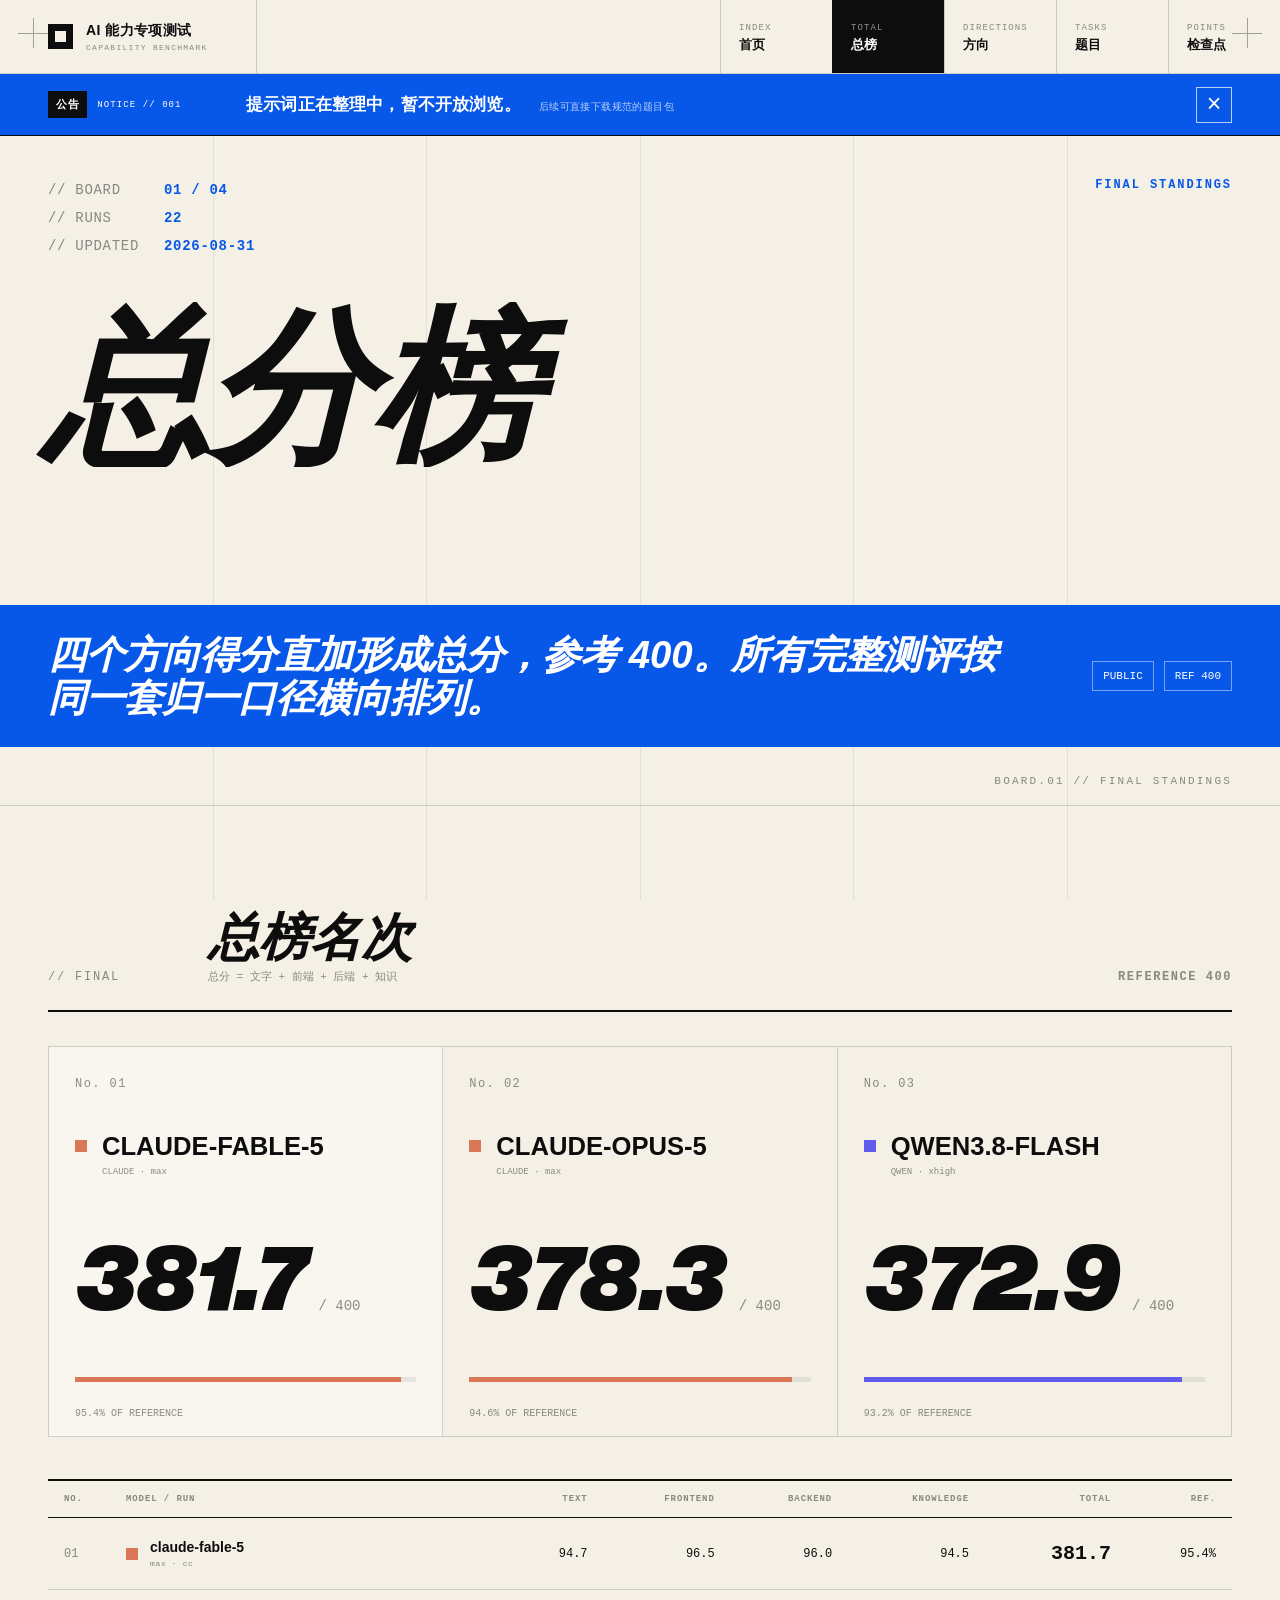
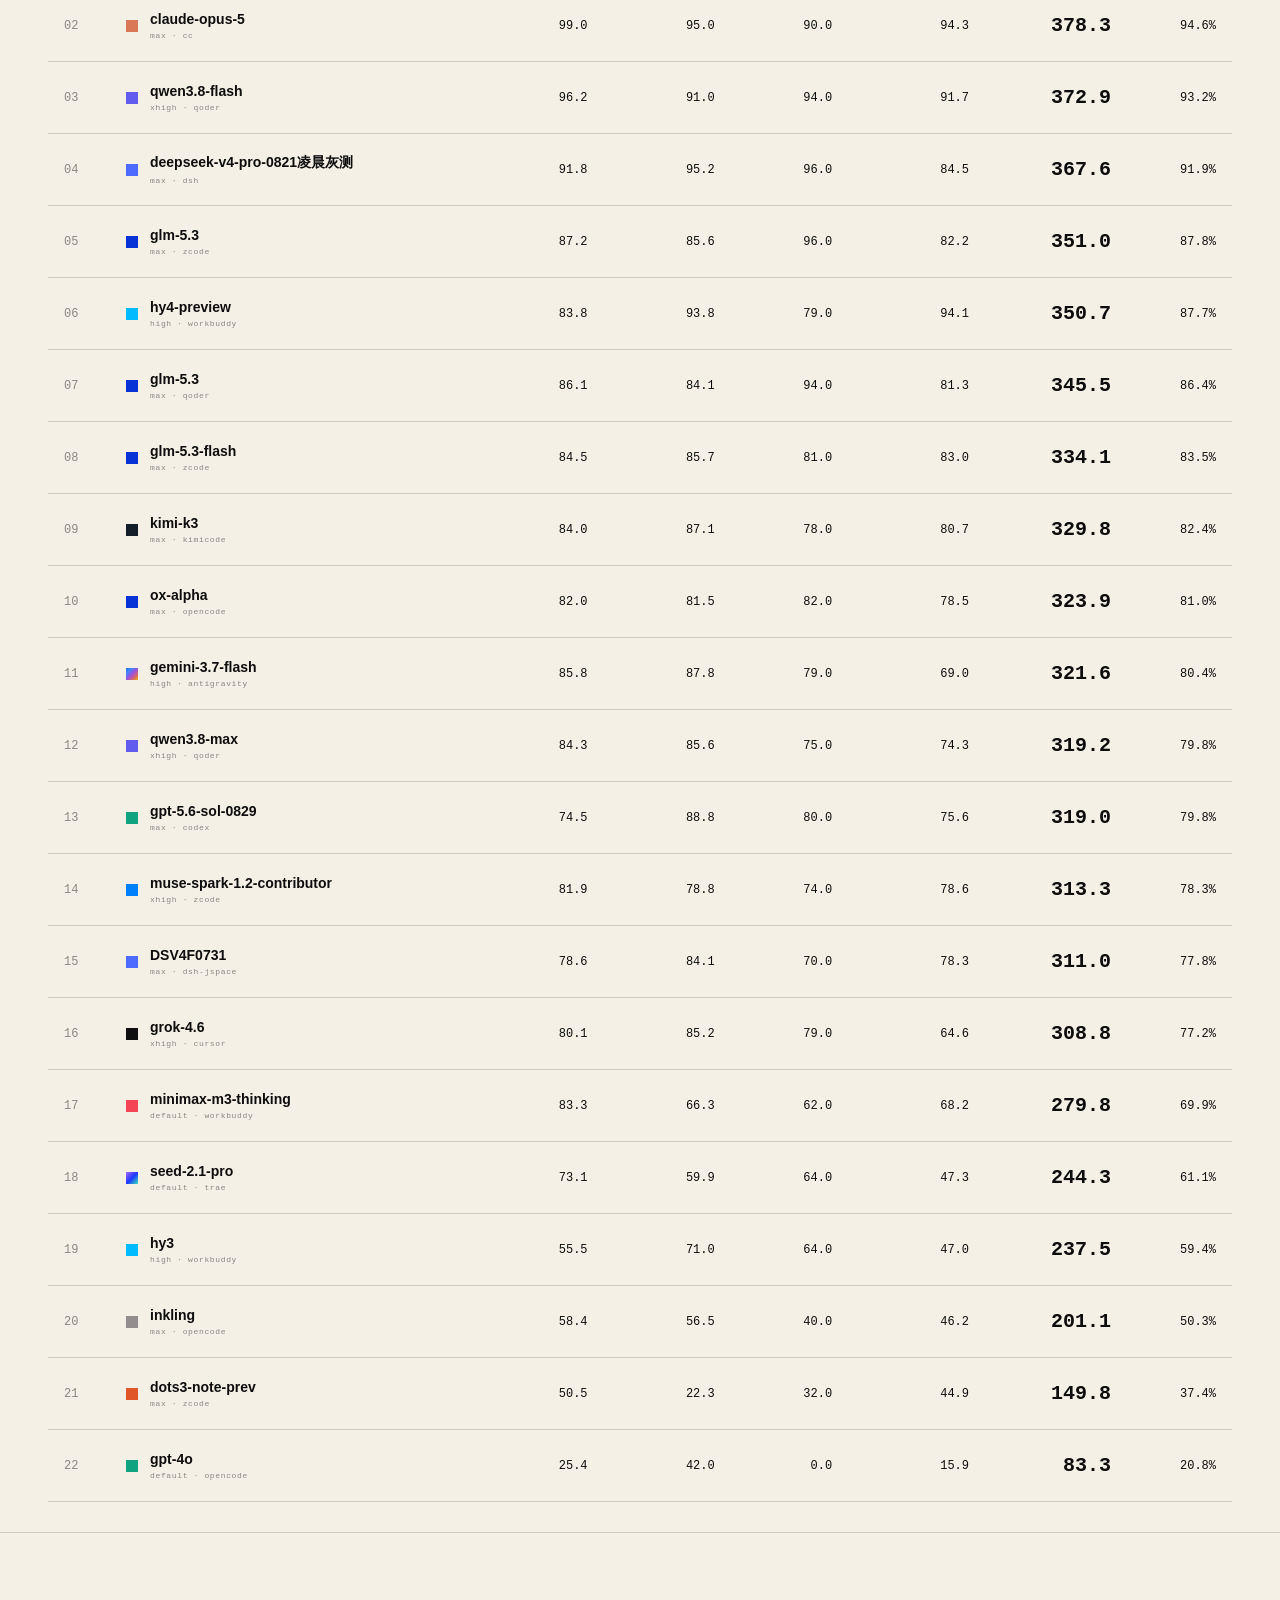
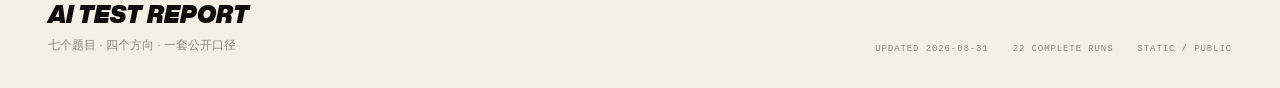
==== board-01.html @ 71f97441 "Add dismissible notice and retire task pages" ====
<!doctype html>
<html lang="zh-CN">
<head>
<meta charset="utf-8">
<meta name="viewport" content="width=device-width, initial-scale=1">
<meta name="theme-color" content="#F4F0E6">
<title>总分榜 · AI 能力专项测试</title>
<meta name="description" content="四个方向得分直加形成总分，参考 400。所有完整测评按同一套归一口径横向排列。">
<link rel="stylesheet" href="assets/style.css?v=20260831-4">
</head>
<body class="board-page">
<div class="blueprint-lines" aria-hidden="true"><i></i><i></i><i></i><i></i><i></i></div>
<span class="reg-cross cross-tl" aria-hidden="true"></span>
<span class="reg-cross cross-tr" aria-hidden="true"></span>
<header class="site-nav">
  <a class="nav-brand" href="index.html"><i></i><span>AI 能力专项测试<small>CAPABILITY BENCHMARK</small></span></a>
  <nav><a href="index.html"><span>INDEX</span><b>首页</b></a><a href="board-01.html" aria-current="page"><span>TOTAL</span><b>总榜</b></a><a href="board-04.html"><span>DIRECTIONS</span><b>方向</b></a><a href="board-02.html"><span>TASKS</span><b>题目</b></a><a href="board-03.html"><span>POINTS</span><b>检查点</b></a></nav>
</header>
<aside class="site-notice" data-notice="notice-001" aria-label="全站公告">
  <span class="notice-index"><b>公告</b>NOTICE // 001</span>
  <p><strong>提示词正在整理中，暂不开放浏览。</strong><span>后续可直接下载规范的题目包</span></p>
  <button class="notice-close" type="button" aria-label="关闭公告">×</button>
</aside>

<main>
  <section class="inner-hero board-hero">
    <div class="report-meta reveal"><div><span>// BOARD</span><b>01 / 04</b></div><div><span>// RUNS</span><b>22</b></div><div><span>// UPDATED</span><b>2026-08-31</b></div></div>
    <div class="inner-kicker">FINAL STANDINGS</div>
    <h1 class="inner-title reveal delay-1"><span>总分榜</span></h1>
    <div class="inner-band band-in"><strong>四个方向得分直加形成总分，参考 400。所有完整测评按同一套归一口径横向排列。</strong><div><span>PUBLIC</span><span>REF 400</span></div></div>
    <div class="inner-folio">BOARD.01 // FINAL STANDINGS</div>
  </section>

  <section class="report-section board-content-section">
    <div class="board-content" data-site="01"></div>
  </section>
</main>

<footer class="site-foot">
  <div><strong>AI TEST REPORT</strong><span>七个题目 · 四个方向 · 一套公开口径</span></div>
  <div class="foot-meta"><span>UPDATED 2026-08-31</span><span>22 COMPLETE RUNS</span><span>STATIC / PUBLIC</span></div>
</footer>
<script src="assets/app.js?v=20260831-4" defer></script>
</body>
</html>
---- assets/style.css ----
@font-face {
  font-family: "Helvetica Now Display";
  src: url("fonts/HelveticaNowDisplay-ExtBlkIta.ttf") format("truetype");
  font-weight: 900;
  font-style: italic;
  font-display: swap;
}

:root {
  --paper: #f4f0e6;
  --paper-2: #ebe6da;
  --ink: #0d0d0d;
  --muted: rgba(13, 13, 13, .46);
  --line: rgba(13, 13, 13, .16);
  --line-soft: rgba(13, 13, 13, .075);
  --accent: #0757e8;
  --sans: "Helvetica Neue", Helvetica, Arial, "Microsoft YaHei", "PingFang SC", sans-serif;
  --display: "Helvetica Now Display", "Arial Black", "Microsoft YaHei", sans-serif;
  --mono: "Cascadia Mono", Consolas, "Courier New", monospace;
  --ease-out: cubic-bezier(.16, 1, .3, 1);
  --ease-snap: cubic-bezier(.85, 0, .15, 1);
}

* { box-sizing: border-box; }
html { scroll-behavior: smooth; }
body {
  margin: 0;
  min-width: 320px;
  background: var(--paper);
  color: var(--ink);
  font-family: var(--sans);
  -webkit-font-smoothing: antialiased;
  text-rendering: optimizeLegibility;
}
a { color: inherit; text-decoration: none; }
button { color: inherit; font: inherit; }
::selection { background: var(--accent); color: #fff; }
:focus-visible { outline: 3px solid var(--accent); outline-offset: 3px; }

.blueprint-lines {
  position: fixed;
  inset: 0;
  z-index: -1;
  display: flex;
  justify-content: space-evenly;
  pointer-events: none;
}
.blueprint-lines i { width: 1px; height: 100%; background: var(--line-soft); }

.reg-cross {
  position: fixed;
  z-index: 20;
  width: 30px;
  height: 30px;
  pointer-events: none;
  opacity: .35;
}
.reg-cross::before,
.reg-cross::after { content: ""; position: absolute; background: var(--ink); }
.reg-cross::before { left: 50%; top: 0; width: 1px; height: 100%; }
.reg-cross::after { top: 50%; left: 0; height: 1px; width: 100%; }
.cross-tl { top: 18px; left: 18px; }
.cross-tr { top: 18px; right: 18px; }

/* navigation */
.site-nav {
  position: sticky;
  top: 0;
  z-index: 15;
  height: 74px;
  display: flex;
  align-items: stretch;
  justify-content: space-between;
  border-bottom: 1px solid var(--line);
  background: rgba(244, 240, 230, .96);
}
.nav-brand {
  display: flex;
  align-items: center;
  gap: 13px;
  padding: 0 48px;
  border-right: 1px solid var(--line);
  font-size: 14px;
  font-weight: 800;
  letter-spacing: .03em;
}
.nav-brand i {
  position: relative;
  width: 25px;
  height: 25px;
  flex: none;
  background: var(--ink);
}
.nav-brand i::after { content: ""; position: absolute; inset: 7px; background: var(--paper); }
.nav-brand span { display: flex; flex-direction: column; gap: 3px; }
.nav-brand small { font-family: var(--mono); font-size: 8px; font-weight: 400; letter-spacing: .16em; color: var(--muted); }
.site-nav nav { display: flex; margin-left: auto; }
.site-nav nav a {
  min-width: 112px;
  padding: 13px 18px 10px;
  display: flex;
  flex-direction: column;
  justify-content: center;
  gap: 3px;
  border-left: 1px solid var(--line);
  transition: background .2s ease, color .2s ease;
}
.site-nav nav a span { font-family: var(--mono); font-size: 9px; letter-spacing: .12em; color: var(--muted); }
.site-nav nav a b { font-size: 13px; }
.site-nav nav a:hover,
.site-nav nav a[aria-current="page"] { background: var(--ink); color: #fff; }
.site-nav nav a:hover span,
.site-nav nav a[aria-current="page"] span { color: rgba(255,255,255,.55); }

/* global notice */
.site-notice {
  position: relative;
  z-index: 10;
  min-height: 62px;
  display: grid;
  grid-template-columns: 170px minmax(0, 1fr) auto;
  align-items: center;
  gap: 28px;
  padding: 10px 48px;
  border-bottom: 1px solid var(--ink);
  background: var(--accent);
  color: #fff;
}
.notice-index {
  display: flex;
  align-items: center;
  gap: 10px;
  font-family: var(--mono);
  font-size: 9px;
  letter-spacing: .12em;
  white-space: nowrap;
}
.notice-index b {
  padding: 6px 8px;
  background: var(--ink);
  font-family: var(--sans);
  font-size: 11px;
  letter-spacing: .06em;
}
.site-notice p {
  min-width: 0;
  margin: 0;
  display: flex;
  align-items: baseline;
  gap: 18px;
}
.site-notice p strong { font-size: 17px; letter-spacing: .01em; }
.site-notice p span { font-family: var(--mono); font-size: 10px; letter-spacing: .04em; opacity: .72; }
.notice-close {
  width: 36px;
  height: 36px;
  padding: 0 0 3px;
  display: grid;
  place-items: center;
  border: 1px solid rgba(255,255,255,.72);
  background: transparent;
  color: #fff;
  font-family: var(--sans);
  font-size: 25px;
  font-weight: 300;
  line-height: 1;
  cursor: pointer;
  transition: background .2s ease, color .2s ease;
}
.notice-close:hover { background: #fff; color: var(--accent); }
.site-notice.is-leaving {
  pointer-events: none;
  animation: notice-out .62s var(--ease-snap) forwards;
}
@keyframes notice-out { to { clip-path: inset(0 100% 0 0); } }
/* motion grammar */
.reveal { clip-path: inset(0 0 100% 0); transform: translateY(26px); animation: reveal-in .9s var(--ease-out) forwards; }
.delay-1 { animation-delay: .12s; }
@keyframes reveal-in { to { clip-path: inset(-10% -2%); transform: translateY(0); } }
.band-in { clip-path: inset(0 100% 0 0); animation: band-in .85s var(--ease-snap) .24s forwards; }
@keyframes band-in { to { clip-path: inset(0); } }
.drop { opacity: 0; transform: translateY(22px); animation: drop-in .7s var(--ease-out) forwards; animation-delay: var(--delay, 0ms); }
@keyframes drop-in { to { opacity: 1; transform: none; } }

/* home hero */
.home-hero {
  position: relative;
  height: calc(100vh - 74px);
  min-height: 720px;
  max-height: 1020px;
  overflow: hidden;
  border-bottom: 1px solid var(--line);
}
.report-meta {
  position: absolute;
  top: 42px;
  left: 48px;
  z-index: 2;
  font-family: var(--mono);
  font-size: 14px;
  line-height: 2;
  letter-spacing: .05em;
}
.report-meta div { display: grid; grid-template-columns: 116px auto; }
.report-meta span { color: var(--muted); }
.report-meta b { color: var(--accent); }
.subject-lock {
  position: absolute;
  top: 42px;
  right: 48px;
  width: 250px;
  height: 148px;
  padding: 0 14px;
  display: grid;
  grid-template-columns: 22px 1fr 22px;
  align-items: center;
  border-top: 3px solid var(--accent);
  border-bottom: 3px solid var(--accent);
  color: var(--accent);
  text-align: center;
  font-family: var(--mono);
  font-size: 15px;
  line-height: 1.6;
  letter-spacing: .12em;
}
.subject-lock i { width: 20px; height: 20px; border-top: 2px solid; border-left: 2px solid; }
.subject-lock i:last-child { transform: rotate(180deg); }
.hero-title {
  position: absolute;
  left: 40px;
  right: 40px;
  top: auto;
  bottom: 276px;
  margin: 0;
  font-family: var(--display);
  font-style: italic;
  font-weight: 900;
  line-height: .78;
  letter-spacing: -.055em;
}
.hero-title span { display: block; font-size: clamp(138px, 17vw, 292px); white-space: nowrap; }
.hero-title span + span { margin-top: .08em; font-size: clamp(86px, 11.4vw, 194px); }
.hero-band {
  position: absolute;
  left: 0;
  right: 0;
  bottom: 58px;
  min-height: 182px;
  padding: 32px 48px;
  display: flex;
  align-items: center;
  justify-content: space-between;
  gap: 30px;
  background: var(--accent);
  color: #fff;
}
.hero-band strong { display: block; font-size: clamp(42px, 5vw, 78px); font-weight: 900; font-style: italic; line-height: 1; }
.hero-band strong span { color: var(--ink); }
.hero-band p { margin: 17px 0 0; font-family: var(--mono); font-size: 14px; letter-spacing: .1em; }
.hero-band a { padding: 18px 22px; border: 1px solid rgba(255,255,255,.65); font-family: var(--mono); font-size: 13px; font-weight: 700; letter-spacing: .08em; white-space: nowrap; transition: background .2s, color .2s; }
.hero-band a:hover { background: #fff; color: var(--accent); }
.hero-folio,
.inner-folio { position: absolute; right: 48px; bottom: 18px; font-family: var(--mono); font-size: 11px; letter-spacing: .2em; color: var(--muted); }

/* shared report sections */
.report-section { width: min(1480px, calc(100% - 96px)); margin: 0 auto; padding: 96px 0 30px; }
.section-head {
  min-height: 118px;
  margin-bottom: 28px;
  padding-bottom: 24px;
  display: flex;
  align-items: flex-end;
  justify-content: space-between;
  gap: 30px;
  border-bottom: 2px solid var(--ink);
}
.section-head span,
.content-head > span { font-family: var(--mono); font-size: 12px; letter-spacing: .15em; color: var(--muted); }
.section-head h2 { margin: 8px 0 0; font-size: clamp(42px, 5vw, 78px); font-weight: 900; font-style: italic; line-height: .9; letter-spacing: -.035em; }
.section-head p { margin: 0; font-family: var(--mono); font-size: 12px; line-height: 1.7; text-align: right; color: var(--muted); }
.section-link {
  margin-left: auto;
  width: max-content;
  padding: 14px 0;
  display: block;
  font-family: var(--mono);
  font-size: 12px;
  font-weight: 700;
  letter-spacing: .12em;
  border-bottom: 2px solid var(--accent);
}

/* home total preview */
.top-preview { border-top: 1px solid var(--line); }
.preview-row {
  position: relative;
  min-height: 116px;
  display: grid;
  grid-template-columns: 100px minmax(240px, 1fr) minmax(220px, .7fr) 100px;
  align-items: center;
  gap: 26px;
  border-bottom: 1px solid var(--line);
  overflow: hidden;
  transition: padding .25s var(--ease-out), background .25s ease;
}
.preview-row:hover { padding-left: 14px; background: rgba(255,255,255,.34); }
.preview-rank { font-family: var(--mono); font-size: 14px; letter-spacing: .08em; color: var(--muted); }
.preview-model { display: grid; grid-template-columns: 15px 1fr; gap: 14px; align-items: center; }
.preview-model b { font-size: clamp(24px, 2.3vw, 38px); line-height: 1; text-transform: uppercase; }
.preview-model small { grid-column: 2; margin-top: -8px; font-family: var(--mono); font-size: 10px; letter-spacing: .12em; color: var(--muted); }
.vendor-mark { width: 12px; height: 12px; display: inline-block; flex: none; background: var(--vendor-bg); }
.preview-score { font-family: var(--display); font-style: italic; font-size: clamp(54px, 6vw, 94px); font-weight: 900; line-height: .8; }
.preview-score small { margin-left: 10px; font-family: var(--mono); font-size: 14px; font-style: normal; font-weight: 400; color: var(--muted); }
.preview-pct { font-family: var(--mono); font-size: 21px; font-weight: 700; text-align: right; }
.score-rule { position: absolute; left: 0; right: 0; bottom: 0; height: 3px; background: transparent; }
.score-rule i { display: block; height: 100%; width: calc(var(--w) * 100%); background: var(--vendor-bg); transform: scaleX(0); transform-origin: left; transition: transform 1s var(--ease-out); }
.is-ready .score-rule i { transform: scaleX(1); }

/* direction preview */
.direction-grid { display: grid; grid-template-columns: repeat(4, 1fr); border-top: 1px solid var(--line); border-left: 1px solid var(--line); }
.direction-card {
  position: relative;
  min-height: 410px;
  padding: 26px;
  display: flex;
  flex-direction: column;
  border-right: 1px solid var(--line);
  border-bottom: 1px solid var(--line);
  overflow: hidden;
  transition: background .25s ease, color .25s ease;
}
.direction-card:hover { background: var(--ink); color: #fff; }
.direction-index { font-family: var(--mono); font-size: 11px; letter-spacing: .15em; color: var(--muted); }
.direction-card:hover .direction-index { color: rgba(255,255,255,.45); }
.direction-card h3 { margin: 54px 0 0; font-size: 33px; font-weight: 900; font-style: italic; }
.direction-card em { margin-top: 6px; font-family: var(--mono); font-size: 11px; font-style: normal; letter-spacing: .14em; color: var(--muted); }
.direction-leader { margin-top: auto; display: flex; align-items: center; gap: 12px; }
.direction-leader span { display: flex; flex-direction: column; gap: 3px; min-width: 0; }
.direction-leader small { font-family: var(--mono); font-size: 8px; color: var(--muted); }
.direction-leader b { overflow: hidden; font-size: 13px; text-overflow: ellipsis; white-space: nowrap; }
.direction-card > strong { margin-top: 14px; font-family: var(--display); font-style: italic; font-size: clamp(64px, 6vw, 92px); line-height: .8; }
.direction-arrow { position: absolute; top: 22px; right: 24px; font-size: 24px; color: var(--vendor); }

.method-band {
  margin-top: 100px;
  padding: 50px 48px;
  display: grid;
  grid-template-columns: 1.5fr 1fr;
  gap: 60px;
  background: var(--ink);
  color: #fff;
}
.method-band span { display: block; margin-bottom: 14px; font-family: var(--mono); font-size: 11px; letter-spacing: .14em; color: rgba(255,255,255,.45); }
.method-band strong { font-size: clamp(28px, 3vw, 48px); font-style: italic; line-height: 1.12; }
.method-band p { margin: 0; align-self: end; font-family: var(--mono); font-size: 12px; line-height: 1.9; color: rgba(255,255,255,.62); }

/* inner-page hero */
.inner-hero {
  position: relative;
  height: 670px;
  overflow: hidden;
  border-bottom: 1px solid var(--line);
}
.inner-hero .report-meta { top: 40px; }
.inner-kicker { position: absolute; top: 42px; right: 48px; font-family: var(--mono); font-size: 12px; font-weight: 700; letter-spacing: .16em; color: var(--accent); }
.inner-title {
  position: absolute;
  left: 42px;
  right: 42px;
  top: 180px;
  margin: 0;
  font-family: var(--display);
  font-style: italic;
  line-height: .82;
  letter-spacing: -.05em;
}
.inner-title span { display: block; font-size: clamp(100px, 13vw, 220px); white-space: nowrap; }
.inner-title span + span { font-size: clamp(72px, 9.5vw, 158px); }
.inner-band {
  position: absolute;
  left: 0;
  right: 0;
  bottom: 58px;
  min-height: 132px;
  padding: 28px 48px;
  display: flex;
  align-items: center;
  justify-content: space-between;
  gap: 40px;
  background: var(--accent);
  color: #fff;
}
.inner-band strong { max-width: 980px; font-size: clamp(25px, 3vw, 46px); font-style: italic; line-height: 1.12; }
.inner-band > div { display: flex; gap: 10px; }
.inner-band span { padding: 8px 10px; border: 1px solid rgba(255,255,255,.45); font-family: var(--mono); font-size: 11px; }

/* board content */
.board-content-section { padding-top: 74px; }
.content-head {
  min-height: 132px;
  margin-bottom: 34px;
  padding-bottom: 26px;
  display: grid;
  grid-template-columns: 130px minmax(320px, 1fr) auto;
  align-items: end;
  gap: 30px;
  border-bottom: 2px solid var(--ink);
}
.content-head h2 { margin: 0 0 8px; font-size: clamp(38px, 4vw, 64px); font-style: italic; line-height: .9; }
.content-head p { margin: 0; font-family: var(--mono); font-size: 11px; color: var(--muted); }
.content-head > b { font-family: var(--mono); font-size: 12px; letter-spacing: .13em; color: var(--muted); }

.podium-grid { display: grid; grid-template-columns: repeat(3, 1fr); border-top: 1px solid var(--line); border-left: 1px solid var(--line); }
.podium-card { min-height: 390px; padding: 26px; position: relative; border-right: 1px solid var(--line); border-bottom: 1px solid var(--line); overflow: hidden; }
.podium-card > span { font-family: var(--mono); font-size: 12px; letter-spacing: .12em; color: var(--muted); }
.podium-card > div { height: 82px; margin-top: 42px; display: grid; grid-template-columns: 14px 1fr; align-content: start; align-items: center; gap: 13px; overflow: hidden; }
.podium-card > div b { font-size: clamp(18px, 2vw, 30px); line-height: 1.04; overflow-wrap: anywhere; text-transform: uppercase; }
.podium-card > div small { grid-column: 2; margin-top: -6px; font-family: var(--mono); font-size: 9px; color: var(--muted); }
.podium-card > strong { display: inline-block; margin-top: 28px; font-family: var(--display); font-style: italic; font-size: clamp(72px, 7vw, 112px); line-height: .75; white-space: nowrap; }
.podium-card > em { margin-left: 8px; font-family: var(--mono); font-size: 14px; font-style: normal; color: var(--muted); }
.podium-card > i { position: absolute; left: 26px; right: 26px; bottom: 54px; height: 5px; background: var(--line-soft); }
.podium-card > i i { display: block; width: calc(var(--w) * 100%); height: 100%; background: var(--vendor-bg); transform: scaleX(0); transform-origin: left; transition: transform 1s var(--ease-out); }
.is-ready .podium-card > i i { transform: scaleX(1); }
.podium-card > p { position: absolute; left: 26px; bottom: 17px; margin: 0; font-family: var(--mono); font-size: 10px; color: var(--muted); }
.rank-1 { background: rgba(255,255,255,.38); }

.table-shell { margin-top: 42px; width: 100%; overflow-x: auto; border-top: 2px solid var(--ink); }
.report-table { width: 100%; min-width: 980px; border-collapse: collapse; font-family: var(--mono); }
.report-table th { padding: 13px 16px; border-bottom: 1px solid var(--ink); font-size: 9px; letter-spacing: .1em; color: var(--muted); text-align: right; vertical-align: bottom; }
.report-table th:first-child,
.report-table th:nth-child(2) { text-align: left; }
.report-table th small { display: block; margin-top: 5px; max-width: 100px; font-family: var(--sans); font-weight: 400; letter-spacing: 0; }
.report-table td { height: 72px; padding: 11px 16px; border-bottom: 1px solid var(--line); text-align: right; font-size: 12px; }
.report-table td:first-child,
.report-table td:nth-child(2) { text-align: left; }
.report-table tbody tr { transition: background .2s ease; }
.report-table tbody tr:hover { background: rgba(255,255,255,.42); }
.rank-cell { width: 62px; color: var(--muted); }
.total-cell { font-size: 20px !important; font-weight: 800; }
.model-cell { display: flex; align-items: center; gap: 12px; min-width: 190px; font-family: var(--sans); }
.model-cell > span { min-width: 0; display: flex; flex-direction: column; gap: 4px; text-align: left; }
.model-cell b { overflow: hidden; max-width: 320px; font-size: 14px; text-overflow: ellipsis; white-space: nowrap; }
.model-cell small { font-family: var(--mono); font-size: 8px; letter-spacing: .08em; color: var(--muted); }

/* tabs + per-task board */
.report-tabs { display: grid; grid-template-columns: repeat(7, 1fr); border-top: 1px solid var(--line); border-left: 1px solid var(--line); }
.report-tabs button,
.direction-tabs button { border: 0; border-right: 1px solid var(--line); border-bottom: 1px solid var(--line); background: transparent; cursor: pointer; }
.report-tabs button { min-height: 94px; padding: 16px 12px; display: flex; flex-direction: column; align-items: flex-start; justify-content: space-between; text-align: left; }
.report-tabs button span { font-family: var(--mono); font-size: 10px; color: var(--muted); }
.report-tabs button b { font-size: 13px; }
.report-tabs button:hover,
.report-tabs button.on,
.direction-tabs button:hover,
.direction-tabs button.on { background: var(--ink); color: #fff; }
.report-tabs button.on span,
.direction-tabs button.on span,
.direction-tabs button.on small { color: rgba(255,255,255,.5); }
.tab-pane { min-height: 500px; }
.task-board-head,
.direction-board-head { margin-top: 42px; padding: 28px 0; display: flex; align-items: flex-end; justify-content: space-between; gap: 30px; border-top: 2px solid var(--ink); border-bottom: 1px solid var(--line); }
.task-board-head span,
.direction-board-head > div > span,
.checkpoint-task-head span { font-family: var(--mono); font-size: 10px; letter-spacing: .14em; color: var(--muted); }
.task-board-head h3,
.direction-board-head h3 { margin: 8px 0 0; font-size: clamp(30px, 3vw, 50px); font-style: italic; }
.task-board-head p,
.direction-board-head p { margin: 6px 0 0; font-family: var(--mono); font-size: 11px; color: var(--muted); }
.task-board-head > div:last-child { text-align: right; }
.task-board-head > div:last-child b { display: block; font-family: var(--display); font-size: 66px; font-style: italic; line-height: .7; }
.task-board-head > div:last-child span { display: block; margin-top: 16px; }
.task-table th:nth-child(n+3),
.task-table td:nth-child(n+3) { text-align: right; }

/* checkpoint board */
.checkpoint-task-head { margin-top: 44px; padding: 26px 0; border-top: 2px solid var(--ink); }
.checkpoint-task-head h3 { margin: 8px 0 0; font-size: clamp(30px, 3vw, 50px); font-style: italic; }
.checkpoint-grid { display: grid; grid-template-columns: repeat(2, 1fr); border-top: 1px solid var(--line); border-left: 1px solid var(--line); }
.checkpoint-card { min-height: 330px; padding: 24px; border-right: 1px solid var(--line); border-bottom: 1px solid var(--line); }
.checkpoint-card header { display: grid; grid-template-columns: 62px 1fr auto; align-items: center; gap: 12px; padding-bottom: 18px; border-bottom: 1px solid var(--ink); }
.checkpoint-card header span { font-family: var(--display); font-size: 36px; font-style: italic; color: var(--accent); }
.checkpoint-card header h3 { margin: 0; font-size: 20px; }
.checkpoint-card header b { font-family: var(--mono); font-size: 9px; color: var(--muted); }
.checkpoint-card ol { margin: 18px 0 0; padding: 0; list-style: none; }
.checkpoint-card li { min-height: 66px; display: grid; grid-template-columns: 34px 1fr 64px; align-items: center; gap: 12px; border-bottom: 1px solid var(--line-soft); }
.checkpoint-card li > span { font-family: var(--mono); color: var(--muted); }
.checkpoint-card li > div { display: flex; flex-direction: column; gap: 4px; }
.checkpoint-card li > div b { display: flex; align-items: center; gap: 8px; font-size: 12px; font-weight: 700; }
.checkpoint-card li strong { font-family: var(--mono); font-size: 18px; text-align: right; }

/* direction board */
.direction-tabs { display: grid; grid-template-columns: repeat(4, 1fr); border-top: 1px solid var(--line); border-left: 1px solid var(--line); }
.direction-tabs button { min-height: 126px; padding: 20px; display: grid; grid-template-columns: 34px 1fr; grid-template-rows: 1fr auto; align-items: start; text-align: left; }
.direction-tabs button span { font-family: var(--mono); font-size: 10px; color: var(--muted); }
.direction-tabs button b { font-size: 20px; }
.direction-tabs button small { grid-column: 2; font-family: var(--mono); font-size: 9px; color: var(--muted); }
.weight-map { display: flex; flex-wrap: wrap; justify-content: flex-end; gap: 8px; }
.weight-map span { padding: 7px 9px; border: 1px solid var(--line); font-family: var(--mono); font-size: 9px; color: var(--muted); }
.weight-map b { margin-right: 10px; color: var(--ink); }
.direction-ranking { border-top: 1px solid var(--line); }
.result-rank { font-family: var(--mono); color: var(--muted); }
.direction-row { position: relative; min-height: 94px; display: grid; grid-template-columns: 60px minmax(250px, 1fr) 120px 90px; align-items: center; gap: 22px; border-bottom: 1px solid var(--line); overflow: hidden; }
.direction-row > strong { font-family: var(--display); font-style: italic; font-size: 50px; text-align: right; }
.direction-row > span:nth-of-type(2) { font-family: var(--mono); font-size: 13px; text-align: right; color: var(--muted); }
.direction-row > i { position: absolute; left: 0; bottom: 0; width: 100%; height: 3px; }
.direction-row > i i { display: block; width: calc(var(--w) * 100%); height: 100%; background: var(--vendor-bg); transform: scaleX(0); transform-origin: left; transition: transform 1s var(--ease-out); }
.is-ready .direction-row > i i,
.tab-pane.is-ready .direction-row > i i { transform: scaleX(1); }

/* footer */
.site-foot {
  min-height: 156px;
  padding: 34px 48px;
  display: flex;
  justify-content: space-between;
  align-items: flex-end;
  gap: 40px;
  border-top: 1px solid var(--line);
}
.site-foot > div:first-child { display: flex; flex-direction: column; gap: 8px; }
.site-foot strong { font-family: var(--display); font-style: italic; font-size: 24px; }
.site-foot > div:first-child span { font-size: 12px; color: var(--muted); }
.foot-meta { display: flex; gap: 24px; font-family: var(--mono); font-size: 9px; letter-spacing: .1em; color: var(--muted); }

@media (max-width: 1100px) {
  .nav-brand { padding: 0 24px; }
  .site-nav nav a { min-width: 92px; padding-inline: 12px; }
  .site-notice { grid-template-columns: 150px minmax(0, 1fr) auto; padding-inline: 24px; gap: 18px; }
  .site-notice p span { display: none; }
  .direction-grid { grid-template-columns: repeat(2, 1fr); }
  .podium-grid { grid-template-columns: 1fr; }
  .podium-card { min-height: 280px; }
  .podium-card > div { margin-top: 30px; }
  .podium-card > strong { margin-top: 36px; }
}

@media (max-width: 760px) {
  .reg-cross { display: none; }
  .site-nav { height: auto; min-height: 62px; flex-wrap: wrap; }
  .nav-brand { width: 100%; height: 58px; padding: 0 14px; border-right: 0; border-bottom: 1px solid var(--line); }
  .site-nav nav { width: 100%; overflow-x: auto; }
  .site-nav nav { scrollbar-width: none; }
  .site-nav nav::-webkit-scrollbar { display: none; }
  .site-nav nav a { min-width: 64px; flex: 1 0 64px; padding: 9px 4px; }
  .site-nav nav a span { font-size: 6px; }
  .site-nav nav a b { font-size: 11px; }
  .site-notice {
    min-height: 92px;
    grid-template-columns: minmax(0, 1fr) 34px;
    gap: 8px 14px;
    padding: 12px 14px;
  }
  .notice-index { grid-column: 1; font-size: 8px; }
  .notice-index b { padding: 4px 7px; font-size: 10px; }
  .site-notice p { display: block; }
  .site-notice p strong { font-size: 15px; }
  .site-notice p span { display: none; }
  .notice-close { grid-column: 2; grid-row: 1 / span 2; width: 34px; height: 34px; align-self: center; }
  .home-hero { height: 690px; min-height: 690px; }
  .report-meta { top: 28px; left: 14px; font-size: 9px; }
  .report-meta div { grid-template-columns: 72px auto; }
  .report-meta div:nth-child(3) { display: none; }
  .subject-lock { display: none; }
  .hero-title { top: 190px; bottom: auto; left: 12px; right: 12px; }
  .hero-title span { font-size: clamp(100px, 36vw, 160px); }
  .hero-title span + span { font-size: clamp(52px, 19vw, 86px); line-height: .9; white-space: normal; }
  .hero-band { bottom: 44px; min-height: 178px; padding: 24px 15px; flex-direction: column; align-items: flex-start; }
  .hero-band strong { font-size: 38px; }
  .hero-band p { font-size: 10px; }
  .hero-band a { align-self: flex-end; padding: 10px; font-size: 10px; }
  .hero-folio,
  .inner-folio { right: 14px; bottom: 14px; font-size: 8px; }
  .report-section { width: calc(100% - 28px); padding-top: 62px; }
  .section-head { min-height: 90px; align-items: flex-start; flex-direction: column; gap: 12px; }
  .section-head h2 { font-size: 43px; }
  .section-head p { text-align: left; }
  .preview-row { min-height: 126px; grid-template-columns: 54px 1fr 88px; gap: 12px; }
  .preview-model b { font-size: 17px; }
  .preview-model small { font-size: 7px; }
  .preview-score { font-size: 36px; text-align: right; }
  .preview-score small { display: none; }
  .preview-pct { display: none; }
  .direction-grid { grid-template-columns: 1fr; }
  .direction-card { min-height: 300px; }
  .method-band { margin-top: 70px; padding: 36px 16px; grid-template-columns: 1fr; gap: 28px; }
  .inner-hero { height: 570px; }
  .inner-kicker { top: 118px; left: 14px; right: auto; font-size: 9px; }
  .inner-title { top: 170px; left: 12px; right: 12px; }
  .inner-title span,
  .inner-title span + span { font-size: clamp(58px, 20vw, 96px); white-space: normal; }
  .inner-band { bottom: 42px; min-height: 140px; padding: 20px 14px; flex-direction: column; align-items: flex-start; gap: 18px; }
  .inner-band strong { font-size: 24px; }
  .inner-band span { font-size: 8px; }
  .content-head { min-height: 110px; grid-template-columns: 1fr; gap: 10px; }
  .content-head > b { display: none; }
  .podium-card { min-height: 330px; }
  .podium-card > div { height: 72px; margin-top: 32px; }
  .podium-card > strong { margin-top: 14px; font-size: 76px; }
  .report-tabs { grid-template-columns: repeat(4, 1fr); }
  .report-tabs button { min-height: 78px; }
  .direction-tabs { grid-template-columns: repeat(2, 1fr); }
  .direction-tabs button { min-height: 104px; }
  .task-board-head,
  .direction-board-head { align-items: flex-start; flex-direction: column; }
  .weight-map { justify-content: flex-start; }
  .checkpoint-grid { grid-template-columns: 1fr; }
  .direction-row { min-height: 104px; grid-template-columns: 36px 1fr 70px; gap: 10px; }
  .direction-row > strong { font-size: 36px; }
  .direction-row > span:nth-of-type(2) { display: none; }
  .site-foot { padding: 28px 14px; align-items: flex-start; flex-direction: column; }
  .foot-meta { flex-wrap: wrap; gap: 10px 18px; }
}

@media (prefers-reduced-motion: reduce) {
  *, *::before, *::after { animation-duration: .01ms !important; transition-duration: .01ms !important; }
  .reveal { clip-path: none; transform: none; }
  .band-in { clip-path: none; }
  .drop { opacity: 1; transform: none; }
}
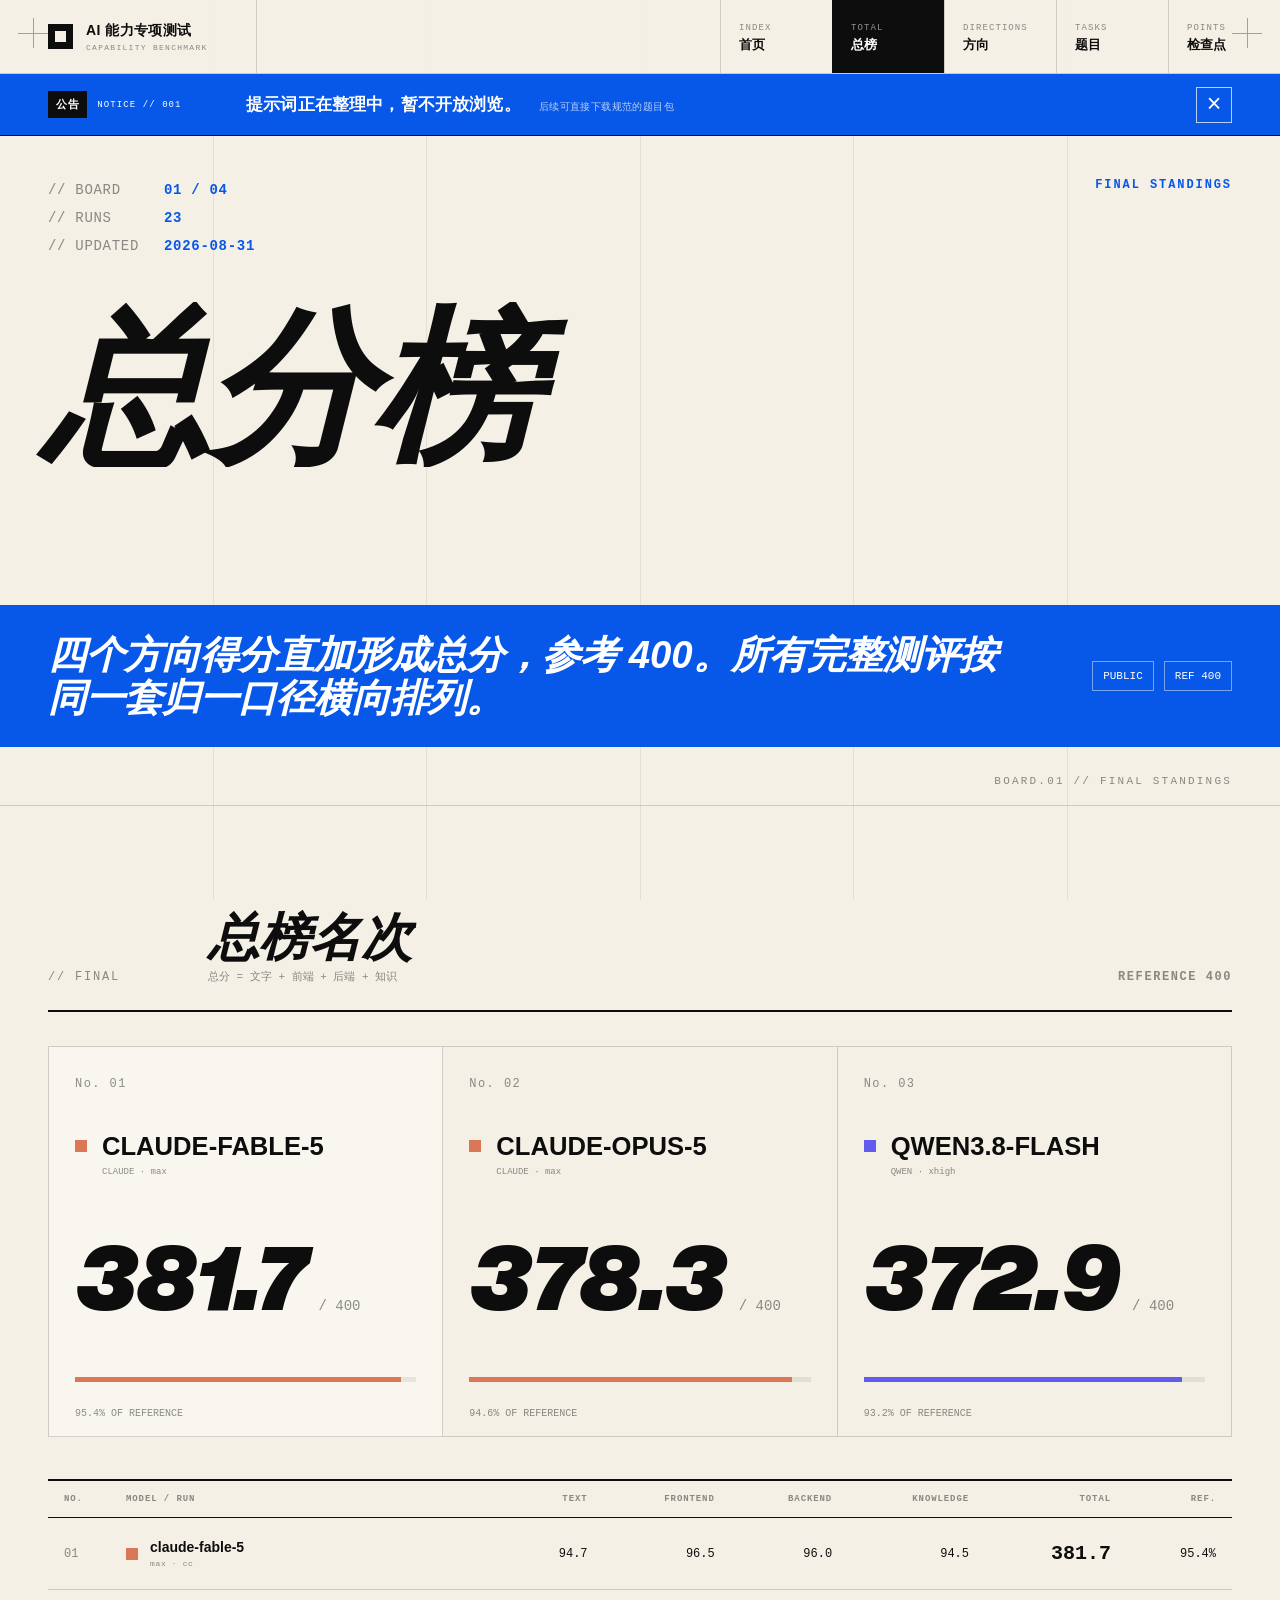
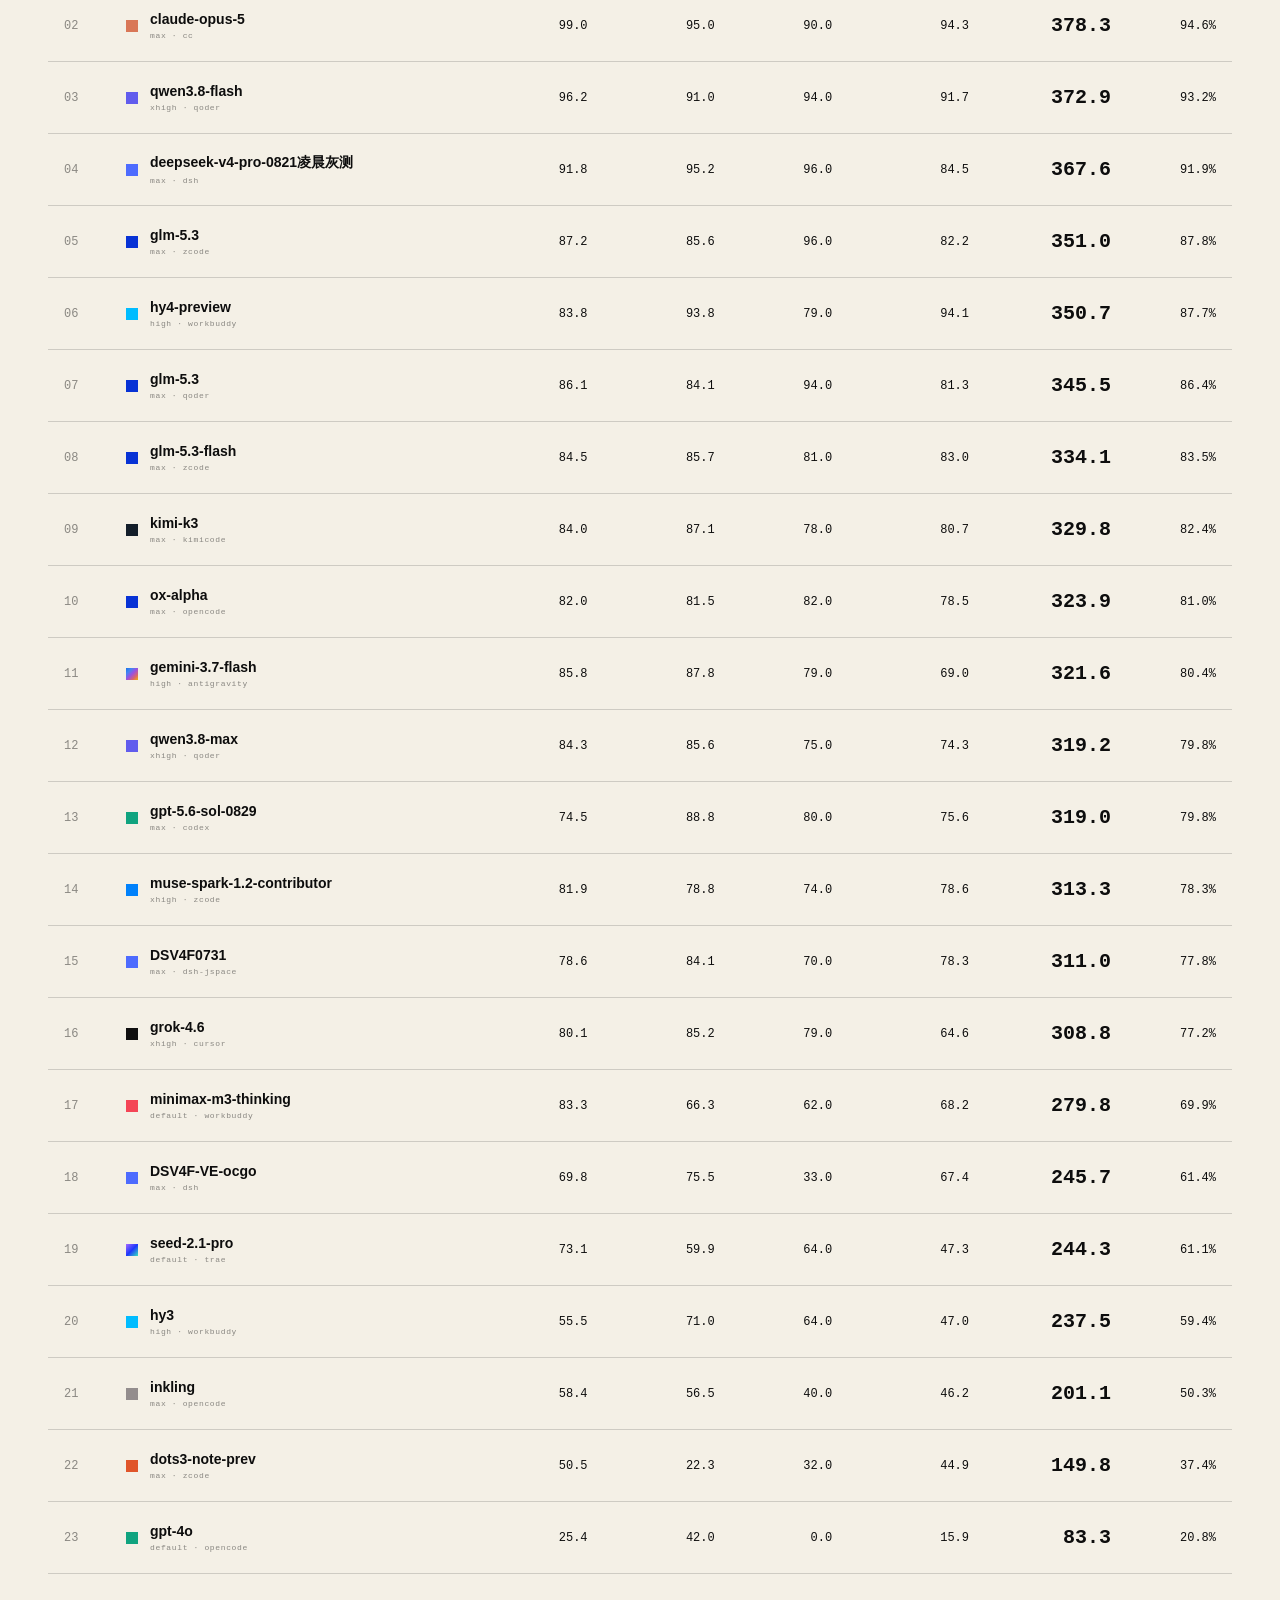
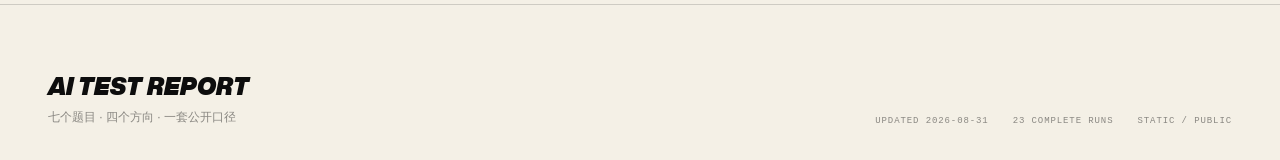
==== commit 644c7379: "更新 DSV4F-VE-ocgo 榜单数据" ====
--- a/board-01.html
+++ b/board-01.html
@@ -24,7 +24,7 @@
 
 <main>
   <section class="inner-hero board-hero">
-    <div class="report-meta reveal"><div><span>// BOARD</span><b>01 / 04</b></div><div><span>// RUNS</span><b>22</b></div><div><span>// UPDATED</span><b>2026-08-31</b></div></div>
+    <div class="report-meta reveal"><div><span>// BOARD</span><b>01 / 04</b></div><div><span>// RUNS</span><b>23</b></div><div><span>// UPDATED</span><b>2026-08-31</b></div></div>
     <div class="inner-kicker">FINAL STANDINGS</div>
     <h1 class="inner-title reveal delay-1"><span>总分榜</span></h1>
     <div class="inner-band band-in"><strong>四个方向得分直加形成总分，参考 400。所有完整测评按同一套归一口径横向排列。</strong><div><span>PUBLIC</span><span>REF 400</span></div></div>
@@ -38,7 +38,7 @@
 
 <footer class="site-foot">
   <div><strong>AI TEST REPORT</strong><span>七个题目 · 四个方向 · 一套公开口径</span></div>
-  <div class="foot-meta"><span>UPDATED 2026-08-31</span><span>22 COMPLETE RUNS</span><span>STATIC / PUBLIC</span></div>
+  <div class="foot-meta"><span>UPDATED 2026-08-31</span><span>23 COMPLETE RUNS</span><span>STATIC / PUBLIC</span></div>
 </footer>
 <script src="assets/app.js?v=20260831-4" defer></script>
 </body>
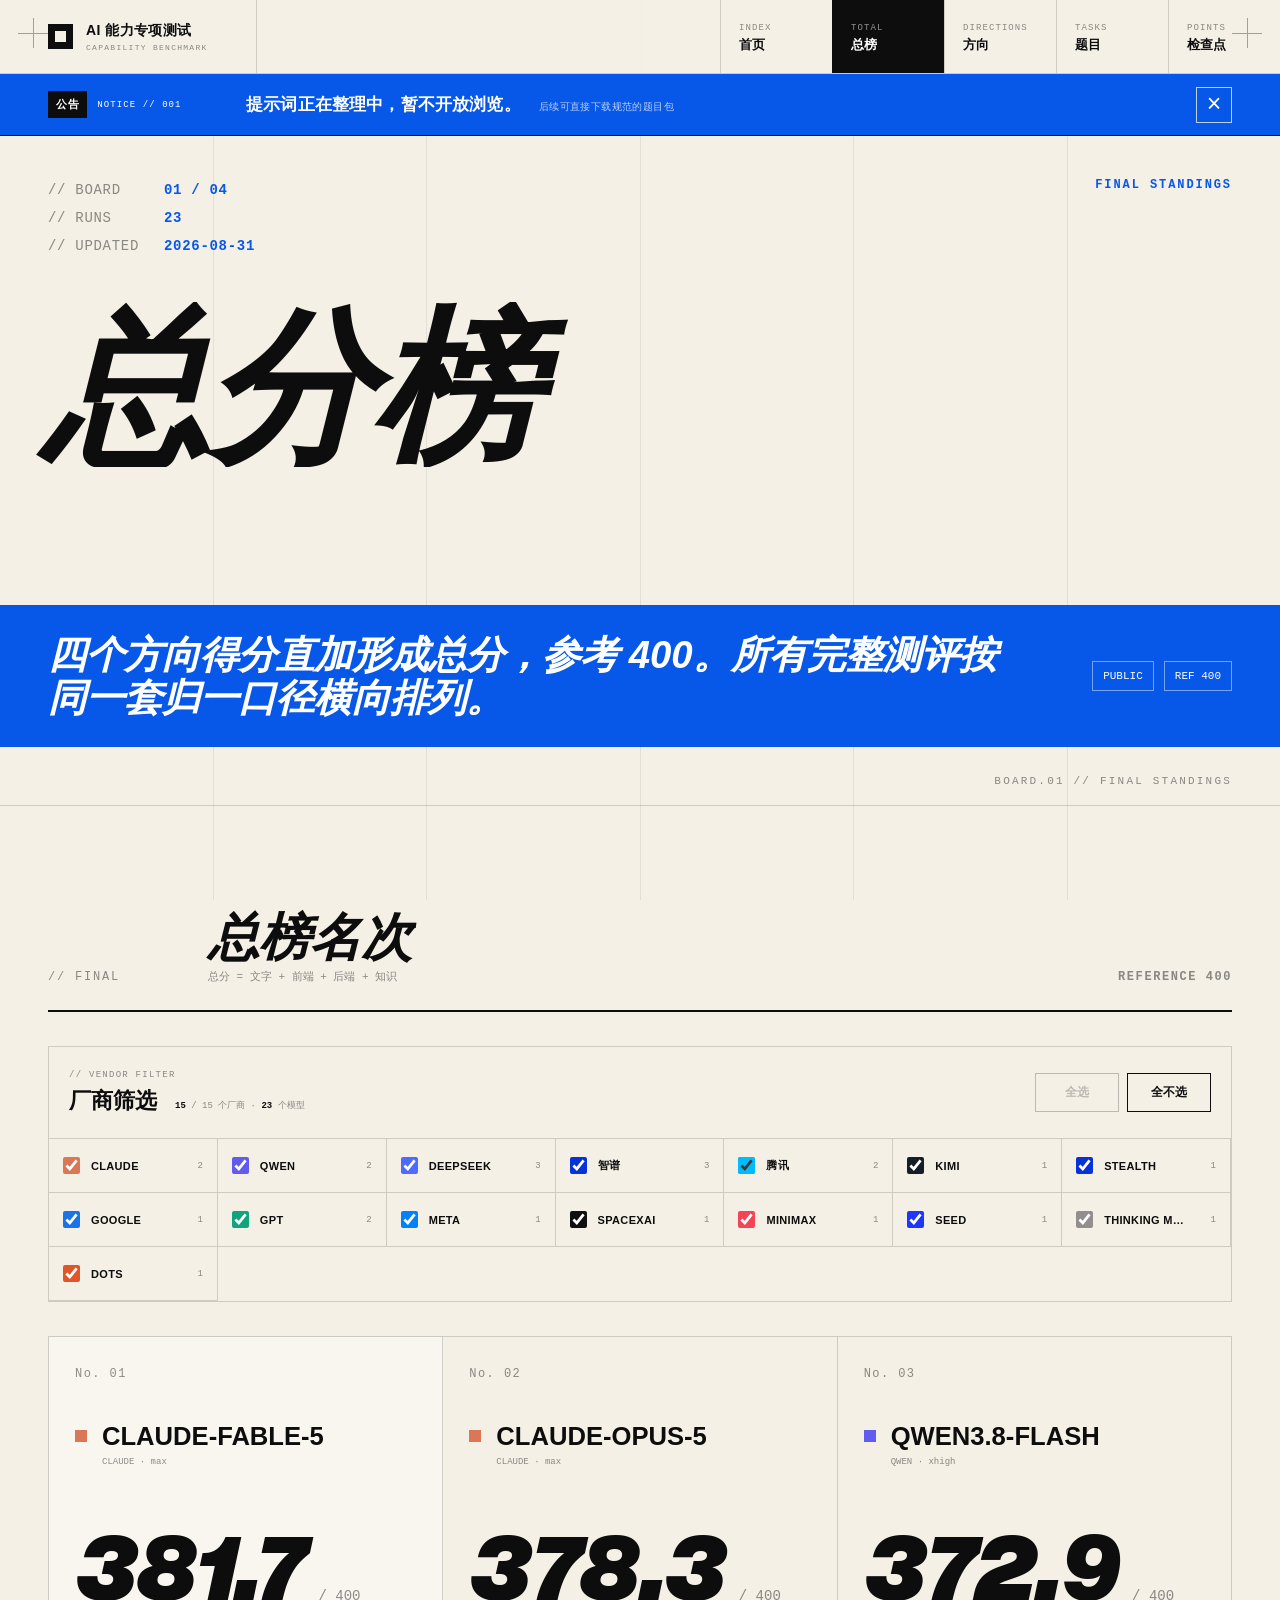
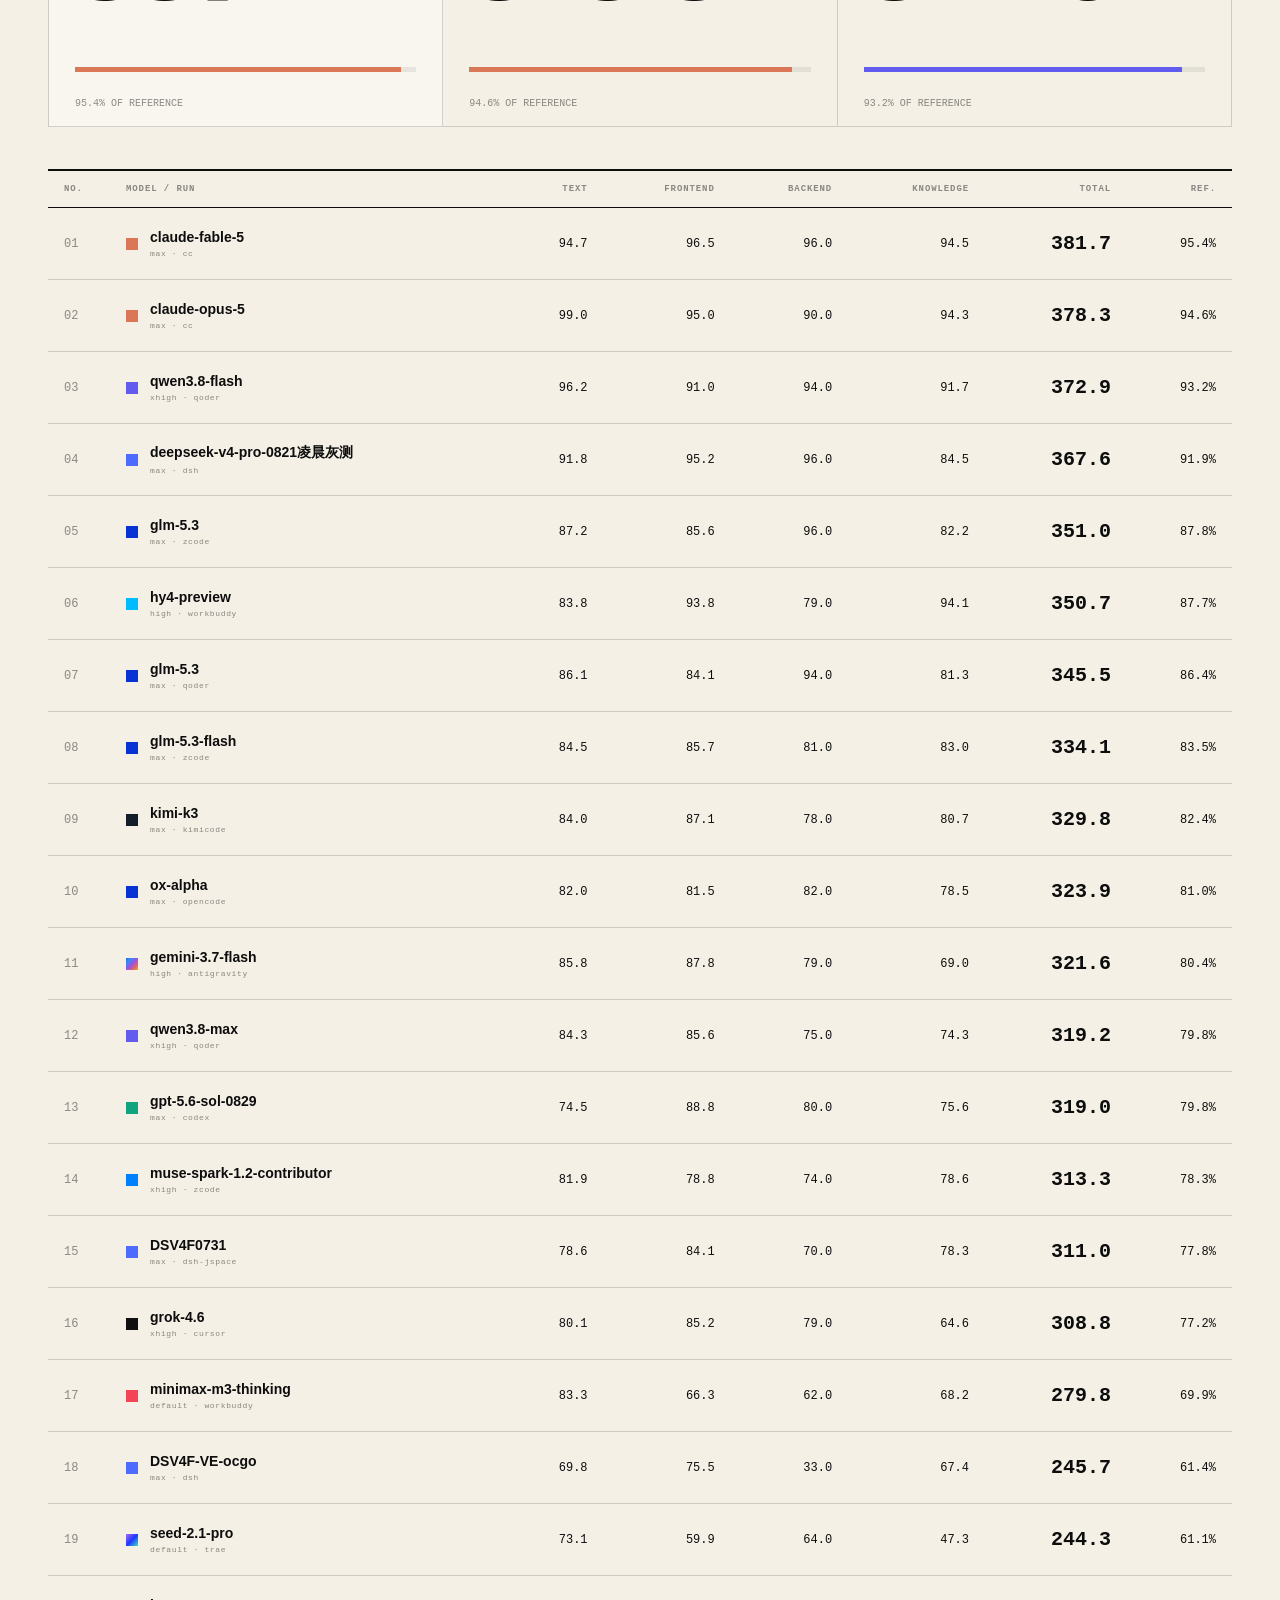
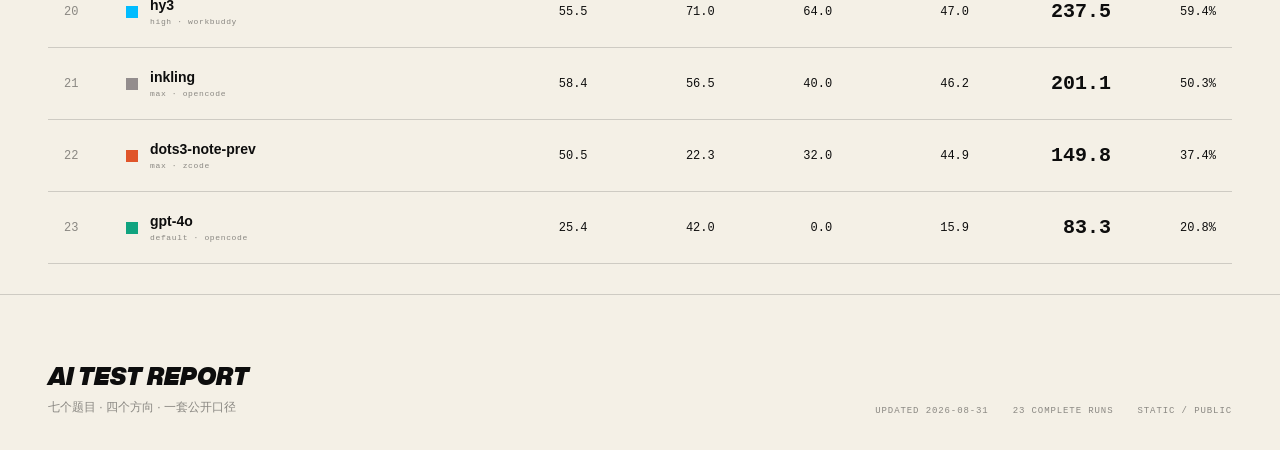
==== commit 5fc4b7c6: "添加总榜与方向榜厂商筛选" ====
--- a/board-01.html
+++ b/board-01.html
@@ -6,7 +6,7 @@
 <meta name="theme-color" content="#F4F0E6">
 <title>总分榜 · AI 能力专项测试</title>
 <meta name="description" content="四个方向得分直加形成总分，参考 400。所有完整测评按同一套归一口径横向排列。">
-<link rel="stylesheet" href="assets/style.css?v=20260831-4">
+<link rel="stylesheet" href="assets/style.css?v=20260901-2">
 </head>
 <body class="board-page">
 <div class="blueprint-lines" aria-hidden="true"><i></i><i></i><i></i><i></i><i></i></div>
@@ -40,6 +40,6 @@
   <div><strong>AI TEST REPORT</strong><span>七个题目 · 四个方向 · 一套公开口径</span></div>
   <div class="foot-meta"><span>UPDATED 2026-08-31</span><span>23 COMPLETE RUNS</span><span>STATIC / PUBLIC</span></div>
 </footer>
-<script src="assets/app.js?v=20260831-4" defer></script>
+<script src="assets/app.js?v=20260901-2" defer></script>
 </body>
 </html>
--- a/assets/style.css
+++ b/assets/style.css
@@ -410,7 +410,32 @@
 .content-head p { margin: 0; font-family: var(--mono); font-size: 11px; color: var(--muted); }
 .content-head > b { font-family: var(--mono); font-size: 12px; letter-spacing: .13em; color: var(--muted); }
 
-.podium-grid { display: grid; grid-template-columns: repeat(3, 1fr); border-top: 1px solid var(--line); border-left: 1px solid var(--line); }
+.vendor-filter { margin-bottom: 34px; border: 1px solid var(--line); }
+.vendor-filter-head { min-height: 92px; padding: 18px 20px; display: flex; align-items: center; justify-content: space-between; gap: 24px; border-bottom: 1px solid var(--line); }
+.vendor-filter-head > div:first-child { display: grid; grid-template-columns: auto auto; align-items: baseline; gap: 6px 18px; }
+.vendor-filter-head span { grid-column: 1 / -1; font-family: var(--mono); font-size: 9px; letter-spacing: .14em; color: var(--muted); }
+.vendor-filter-head strong { font-size: 22px; }
+.vendor-filter-head small { font-family: var(--mono); font-size: 9px; color: var(--muted); }
+.vendor-filter-head small b { color: var(--ink); }
+.vendor-filter-actions { display: flex; gap: 8px; }
+.vendor-filter-actions button { min-width: 84px; padding: 10px 13px; border: 1px solid var(--ink); background: transparent; font-size: 12px; font-weight: 800; cursor: pointer; transition: background .2s ease, color .2s ease, opacity .2s ease; }
+.vendor-filter-actions button:hover:not(:disabled) { background: var(--ink); color: #fff; }
+.vendor-filter-actions button:disabled { opacity: .24; cursor: default; }
+.vendor-options { display: grid; grid-template-columns: repeat(auto-fit, minmax(150px, 1fr)); }
+.vendor-option { min-width: 0; min-height: 54px; padding: 10px 14px; display: grid; grid-template-columns: 18px minmax(0, 1fr) auto; align-items: center; gap: 10px; border-right: 1px solid var(--line); border-bottom: 1px solid var(--line); cursor: pointer; transition: background .2s ease; }
+.vendor-option:hover { background: rgba(255,255,255,.42); }
+.vendor-option input { width: 17px; height: 17px; margin: 0; accent-color: var(--vendor); cursor: pointer; }
+.vendor-option span { overflow: hidden; font-size: 11px; font-weight: 800; letter-spacing: .03em; text-overflow: ellipsis; white-space: nowrap; }
+.vendor-option small { min-width: 20px; font-family: var(--mono); font-size: 9px; text-align: right; color: var(--muted); }
+.vendor-option input:not(:checked) ~ span,
+.vendor-option input:not(:checked) ~ small { opacity: .32; }
+.vendor-results { min-height: 240px; }
+.filter-empty { min-height: 240px; padding: 48px 24px; display: flex; flex-direction: column; align-items: center; justify-content: center; border: 1px solid var(--line); text-align: center; }
+.filter-empty span { font-family: var(--mono); font-size: 9px; letter-spacing: .14em; color: var(--muted); }
+.filter-empty strong { margin-top: 14px; font-size: clamp(28px, 4vw, 48px); font-style: italic; }
+.filter-empty p { margin: 10px 0 0; font-family: var(--mono); font-size: 10px; color: var(--muted); }
+
+.podium-grid { display: grid; grid-template-columns: repeat(var(--podium-columns, 3), minmax(0, 1fr)); border-top: 1px solid var(--line); border-left: 1px solid var(--line); }
 .podium-card { min-height: 390px; padding: 26px; position: relative; border-right: 1px solid var(--line); border-bottom: 1px solid var(--line); overflow: hidden; }
 .podium-card > span { font-family: var(--mono); font-size: 12px; letter-spacing: .12em; color: var(--muted); }
 .podium-card > div { height: 82px; margin-top: 42px; display: grid; grid-template-columns: 14px 1fr; align-content: start; align-items: center; gap: 13px; overflow: hidden; }
@@ -529,9 +554,43 @@
   .site-notice p span { display: none; }
   .direction-grid { grid-template-columns: repeat(2, 1fr); }
   .podium-grid { grid-template-columns: 1fr; }
-  .podium-card { min-height: 280px; }
-  .podium-card > div { margin-top: 30px; }
-  .podium-card > strong { margin-top: 36px; }
+  .podium-card {
+    min-height: 0;
+    display: grid;
+    grid-template-columns: 58px minmax(180px, 1fr) auto auto;
+    grid-template-rows: auto 5px auto;
+    align-items: center;
+    gap: 18px 24px;
+  }
+  .podium-card > span { grid-column: 1; grid-row: 1; }
+  .podium-card > div {
+    grid-column: 2;
+    grid-row: 1;
+    height: auto;
+    margin-top: 0;
+    overflow: visible;
+  }
+  .podium-card > strong {
+    grid-column: 3;
+    grid-row: 1;
+    margin-top: 0;
+    font-size: clamp(64px, 8vw, 92px);
+  }
+  .podium-card > em { grid-column: 4; grid-row: 1; margin-left: 0; align-self: end; padding-bottom: 5px; }
+  .podium-card > i {
+    position: relative;
+    left: auto;
+    right: auto;
+    bottom: auto;
+    grid-column: 1 / -1;
+    grid-row: 2;
+    width: 100%;
+  }
+  .podium-card > p {
+    position: static;
+    grid-column: 1 / -1;
+    grid-row: 3;
+  }
 }
 
 @media (max-width: 760px) {
@@ -593,9 +652,26 @@
   .inner-band span { font-size: 8px; }
   .content-head { min-height: 110px; grid-template-columns: 1fr; gap: 10px; }
   .content-head > b { display: none; }
-  .podium-card { min-height: 330px; }
-  .podium-card > div { height: 72px; margin-top: 32px; }
-  .podium-card > strong { margin-top: 14px; font-size: 76px; }
+  .vendor-filter-head { padding: 16px 14px; align-items: flex-start; flex-direction: column; }
+  .vendor-filter-head > div:first-child { width: 100%; grid-template-columns: 1fr auto; }
+  .vendor-filter-actions { width: 100%; }
+  .vendor-filter-actions button { flex: 1; }
+  .vendor-options { grid-template-columns: repeat(2, minmax(0, 1fr)); }
+  .vendor-option { padding-inline: 10px; gap: 8px; }
+  .filter-empty { min-height: 210px; padding-inline: 14px; }
+  .podium-card {
+    padding: 20px 14px;
+    grid-template-columns: 38px minmax(0, 1fr) auto;
+    grid-template-rows: auto auto 5px auto;
+    gap: 16px 10px;
+  }
+  .podium-card > span { grid-column: 1; grid-row: 1; align-self: start; padding-top: 3px; }
+  .podium-card > div { grid-column: 2 / -1; grid-row: 1; }
+  .podium-card > div b { font-size: clamp(18px, 6vw, 24px); }
+  .podium-card > strong { grid-column: 1 / 3; grid-row: 2; font-size: clamp(58px, 19vw, 76px); }
+  .podium-card > em { grid-column: 3; grid-row: 2; }
+  .podium-card > i { grid-row: 3; }
+  .podium-card > p { grid-row: 4; }
   .report-tabs { grid-template-columns: repeat(4, 1fr); }
   .report-tabs button { min-height: 78px; }
   .direction-tabs { grid-template-columns: repeat(2, 1fr); }
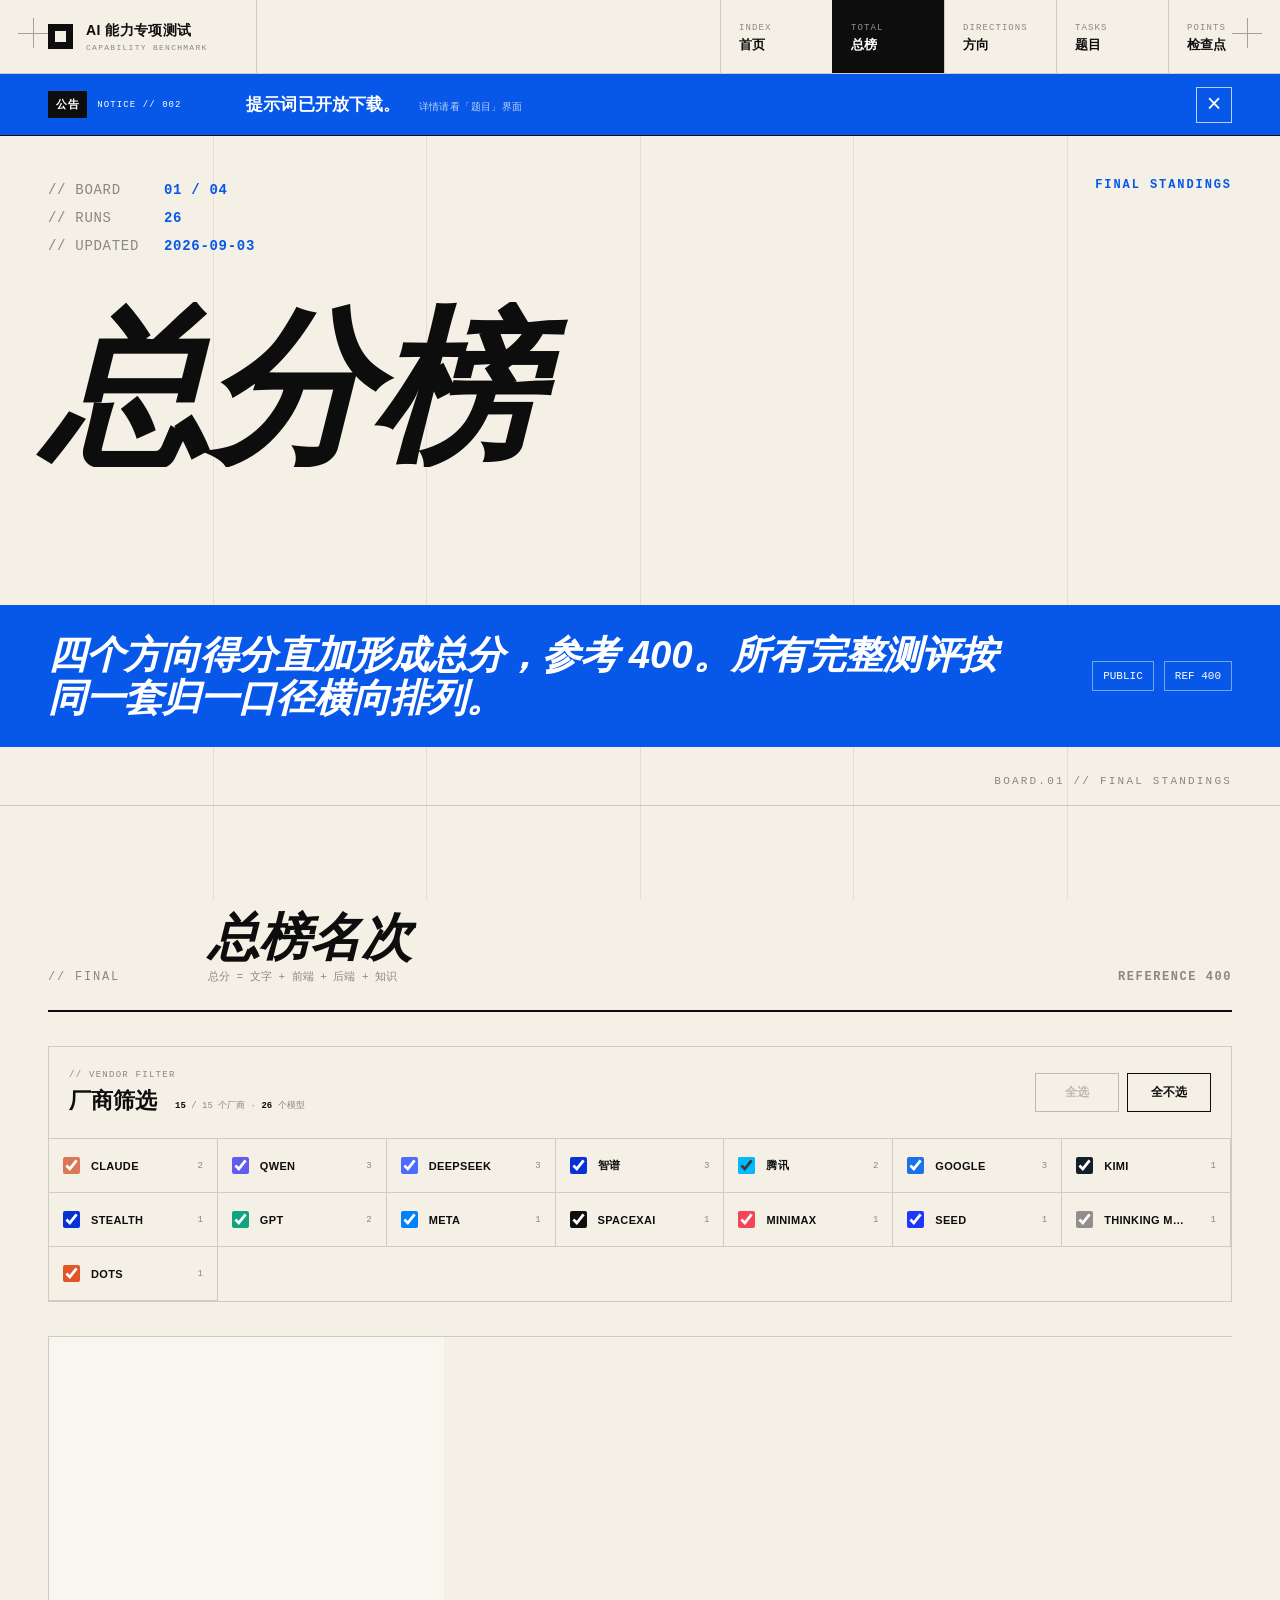
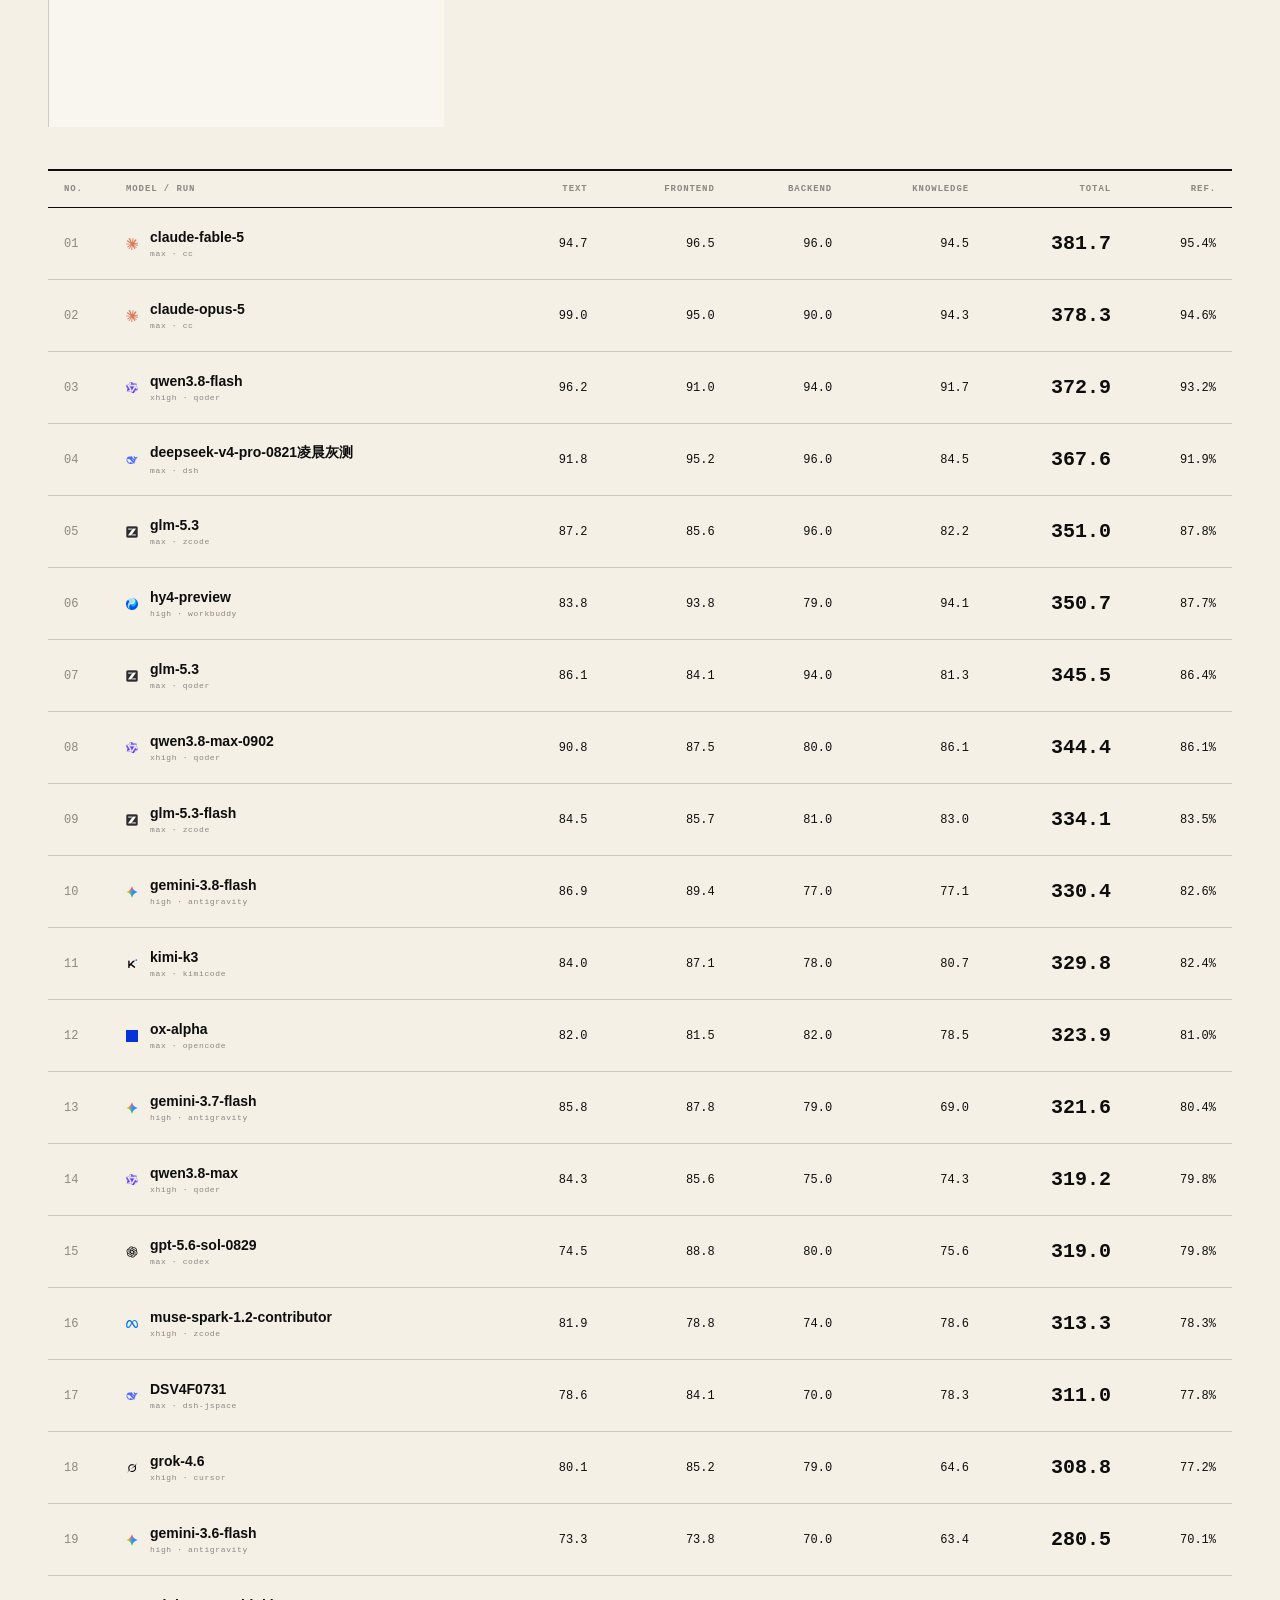
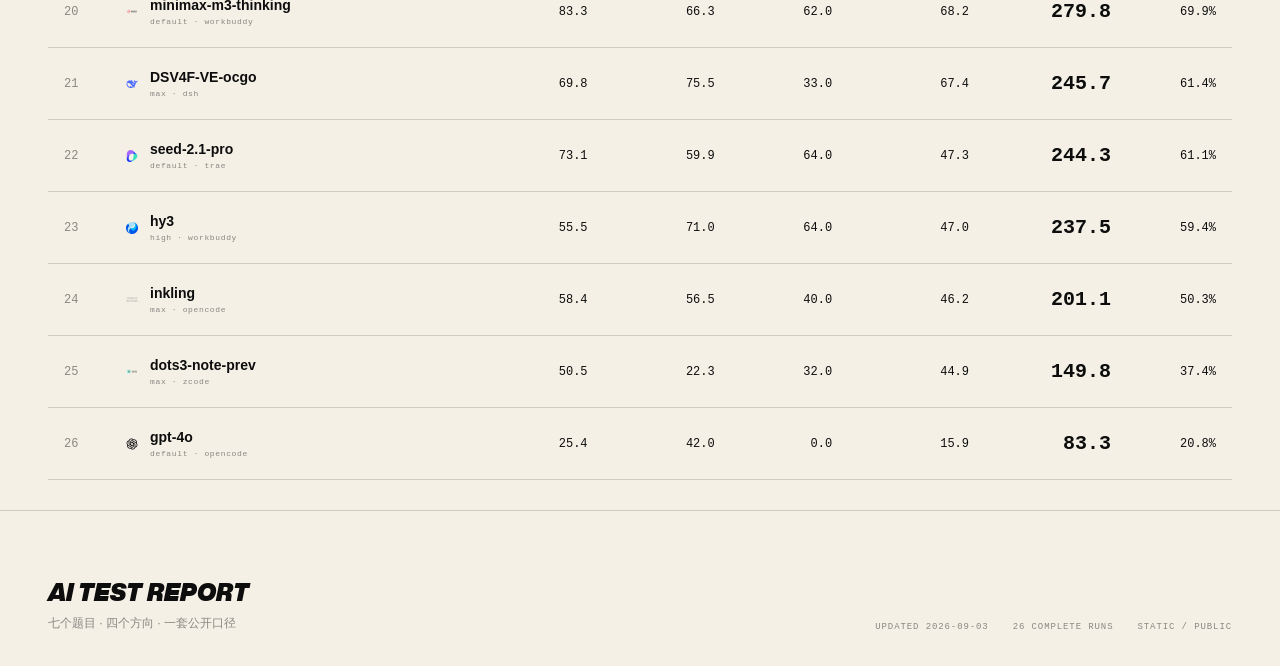
==== commit 1abf1817: "厂商色块升级为 logo 图标；题目榜开放提示词包下载" ====
--- a/board-01.html
+++ b/board-01.html
@@ -6,7 +6,7 @@
 <meta name="theme-color" content="#F4F0E6">
 <title>总分榜 · AI 能力专项测试</title>
 <meta name="description" content="四个方向得分直加形成总分，参考 400。所有完整测评按同一套归一口径横向排列。">
-<link rel="stylesheet" href="assets/style.css?v=20260901-2">
+<link rel="stylesheet" href="assets/style.css?v=20260903-2">
 </head>
 <body class="board-page">
 <div class="blueprint-lines" aria-hidden="true"><i></i><i></i><i></i><i></i><i></i></div>
@@ -16,17 +16,18 @@
   <a class="nav-brand" href="index.html"><i></i><span>AI 能力专项测试<small>CAPABILITY BENCHMARK</small></span></a>
   <nav><a href="index.html"><span>INDEX</span><b>首页</b></a><a href="board-01.html" aria-current="page"><span>TOTAL</span><b>总榜</b></a><a href="board-04.html"><span>DIRECTIONS</span><b>方向</b></a><a href="board-02.html"><span>TASKS</span><b>题目</b></a><a href="board-03.html"><span>POINTS</span><b>检查点</b></a></nav>
 </header>
-<aside class="site-notice" data-notice="notice-001" aria-label="全站公告">
-  <span class="notice-index"><b>公告</b>NOTICE // 001</span>
-  <p><strong>提示词正在整理中，暂不开放浏览。</strong><span>后续可直接下载规范的题目包</span></p>
+<aside class="site-notice" data-notice="notice-002" aria-label="全站公告">
+  <span class="notice-index"><b>公告</b>NOTICE // 002</span>
+  <p><strong>提示词已开放下载。</strong><span>详情请看「题目」界面</span></p>
   <button class="notice-close" type="button" aria-label="关闭公告">×</button>
 </aside>
 
 <main>
   <section class="inner-hero board-hero">
-    <div class="report-meta reveal"><div><span>// BOARD</span><b>01 / 04</b></div><div><span>// RUNS</span><b>23</b></div><div><span>// UPDATED</span><b>2026-08-31</b></div></div>
+    <div class="report-meta reveal"><div><span>// BOARD</span><b>01 / 04</b></div><div><span>// RUNS</span><b>26</b></div><div><span>// UPDATED</span><b>2026-09-03</b></div></div>
     <div class="inner-kicker">FINAL STANDINGS</div>
     <h1 class="inner-title reveal delay-1"><span>总分榜</span></h1>
+    
     <div class="inner-band band-in"><strong>四个方向得分直加形成总分，参考 400。所有完整测评按同一套归一口径横向排列。</strong><div><span>PUBLIC</span><span>REF 400</span></div></div>
     <div class="inner-folio">BOARD.01 // FINAL STANDINGS</div>
   </section>
@@ -38,8 +39,8 @@
 
 <footer class="site-foot">
   <div><strong>AI TEST REPORT</strong><span>七个题目 · 四个方向 · 一套公开口径</span></div>
-  <div class="foot-meta"><span>UPDATED 2026-08-31</span><span>23 COMPLETE RUNS</span><span>STATIC / PUBLIC</span></div>
+  <div class="foot-meta"><span>UPDATED 2026-09-03</span><span>26 COMPLETE RUNS</span><span>STATIC / PUBLIC</span></div>
 </footer>
-<script src="assets/app.js?v=20260901-2" defer></script>
+<script src="assets/app.js?v=20260903-2" defer></script>
 </body>
 </html>
--- a/assets/style.css
+++ b/assets/style.css
@@ -176,6 +176,7 @@
 /* motion grammar */
 .reveal { clip-path: inset(0 0 100% 0); transform: translateY(26px); animation: reveal-in .9s var(--ease-out) forwards; }
 .delay-1 { animation-delay: .12s; }
+.delay-2 { animation-delay: .22s; }
 @keyframes reveal-in { to { clip-path: inset(-10% -2%); transform: translateY(0); } }
 .band-in { clip-path: inset(0 100% 0 0); animation: band-in .85s var(--ease-snap) .24s forwards; }
 @keyframes band-in { to { clip-path: inset(0); } }
@@ -309,6 +310,7 @@
 .preview-model b { font-size: clamp(24px, 2.3vw, 38px); line-height: 1; text-transform: uppercase; }
 .preview-model small { grid-column: 2; margin-top: -8px; font-family: var(--mono); font-size: 10px; letter-spacing: .12em; color: var(--muted); }
 .vendor-mark { width: 12px; height: 12px; display: inline-block; flex: none; background: var(--vendor-bg); }
+.vendor-logo { background: none; object-fit: contain; }
 .preview-score { font-family: var(--display); font-style: italic; font-size: clamp(54px, 6vw, 94px); font-weight: 900; line-height: .8; }
 .preview-score small { margin-left: 10px; font-family: var(--mono); font-size: 14px; font-style: normal; font-weight: 400; color: var(--muted); }
 .preview-pct { font-family: var(--mono); font-size: 21px; font-weight: 700; text-align: right; }
@@ -393,6 +395,22 @@
 .inner-band strong { max-width: 980px; font-size: clamp(25px, 3vw, 46px); font-style: italic; line-height: 1.12; }
 .inner-band > div { display: flex; gap: 10px; }
 .inner-band span { padding: 8px 10px; border: 1px solid rgba(255,255,255,.45); font-family: var(--mono); font-size: 11px; }
+.prompt-download {
+  position: absolute;
+  left: 48px;
+  bottom: 224px;
+  display: inline-flex;
+  flex-direction: column;
+  gap: 6px;
+  padding: 14px 20px;
+  border: 1px solid var(--ink);
+  font-family: var(--mono);
+  transition: background .2s ease, color .2s ease, border-color .2s ease;
+}
+.prompt-download span { font-size: 9px; letter-spacing: .14em; color: var(--muted); transition: color .2s ease; }
+.prompt-download b { font-size: 15px; font-weight: 700; letter-spacing: .04em; }
+.prompt-download:hover { background: var(--accent); border-color: var(--accent); color: #fff; }
+.prompt-download:hover span { color: rgba(255,255,255,.72); }
 
 /* board content */
 .board-content-section { padding-top: 74px; }
@@ -650,6 +668,8 @@
   .inner-band { bottom: 42px; min-height: 140px; padding: 20px 14px; flex-direction: column; align-items: flex-start; gap: 18px; }
   .inner-band strong { font-size: 24px; }
   .inner-band span { font-size: 8px; }
+  .prompt-download { left: 14px; bottom: 206px; padding: 10px 14px; }
+  .prompt-download b { font-size: 13px; }
   .content-head { min-height: 110px; grid-template-columns: 1fr; gap: 10px; }
   .content-head > b { display: none; }
   .vendor-filter-head { padding: 16px 14px; align-items: flex-start; flex-direction: column; }
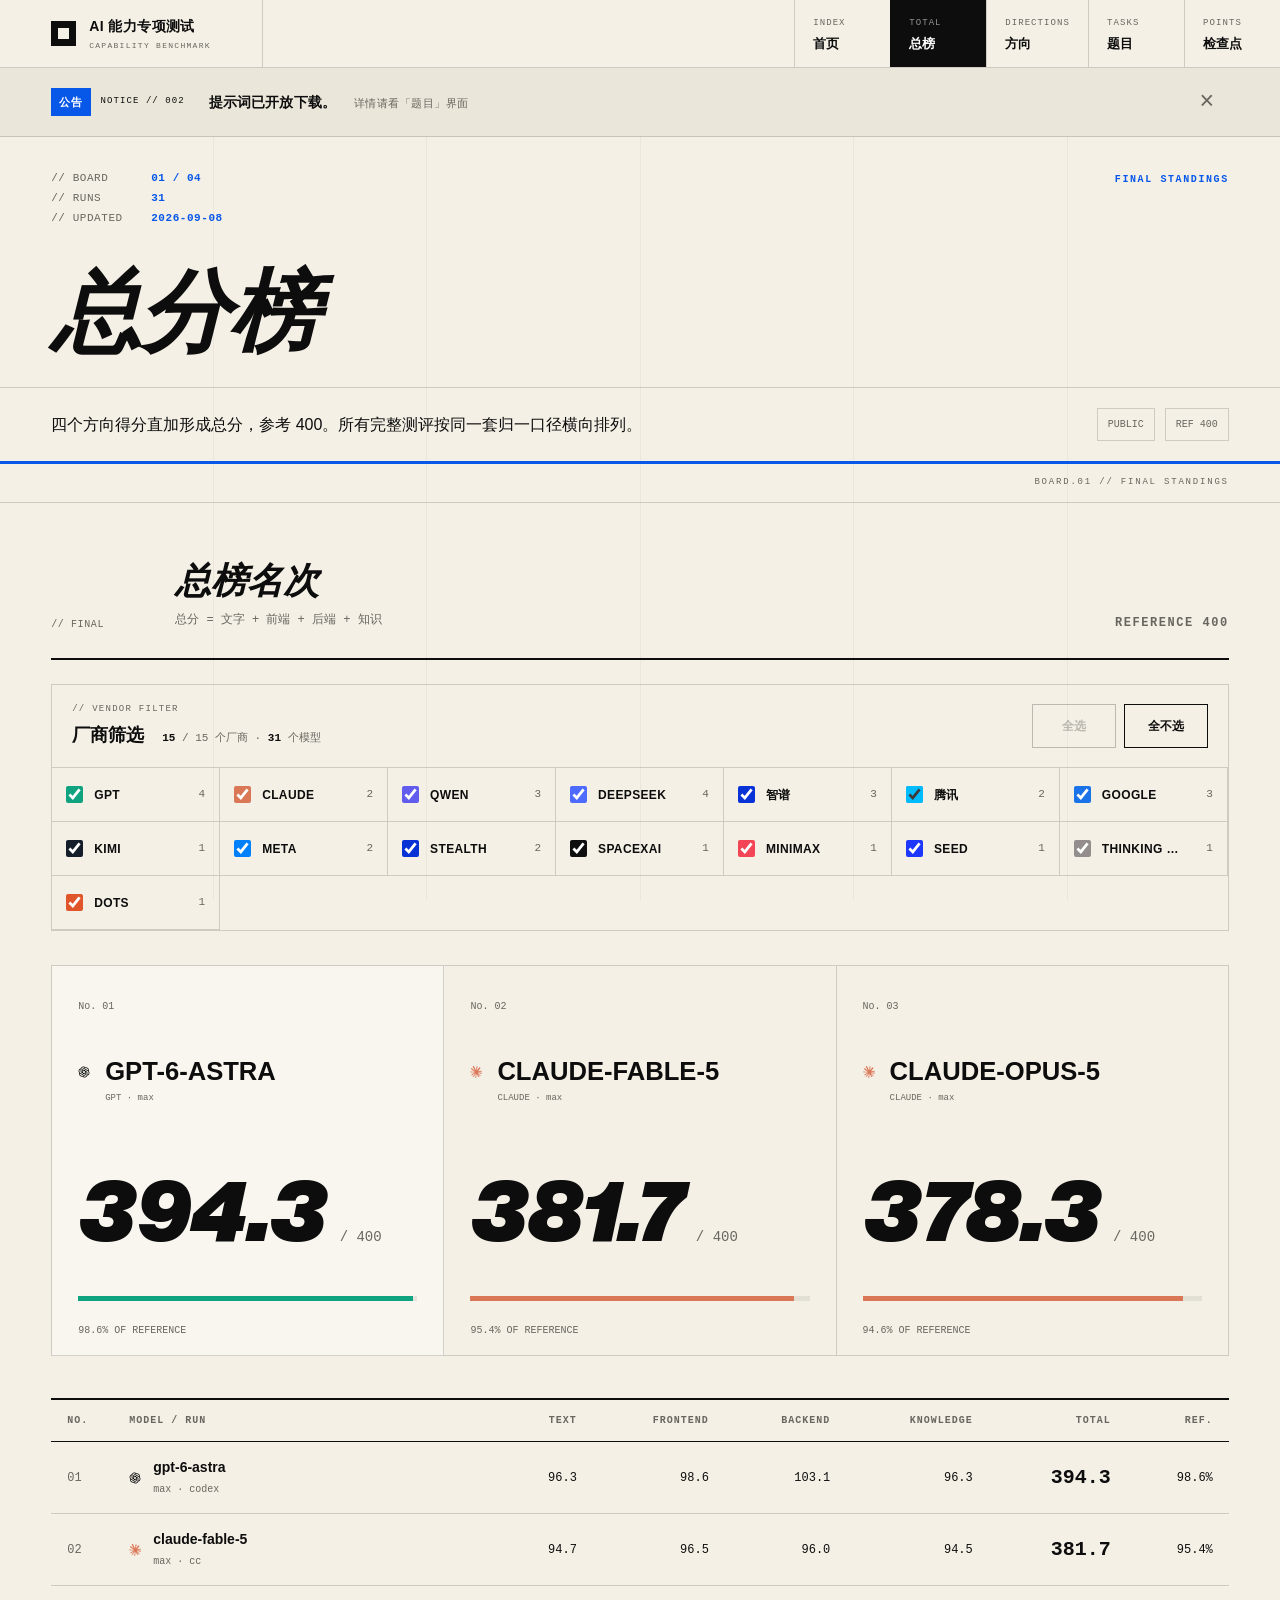
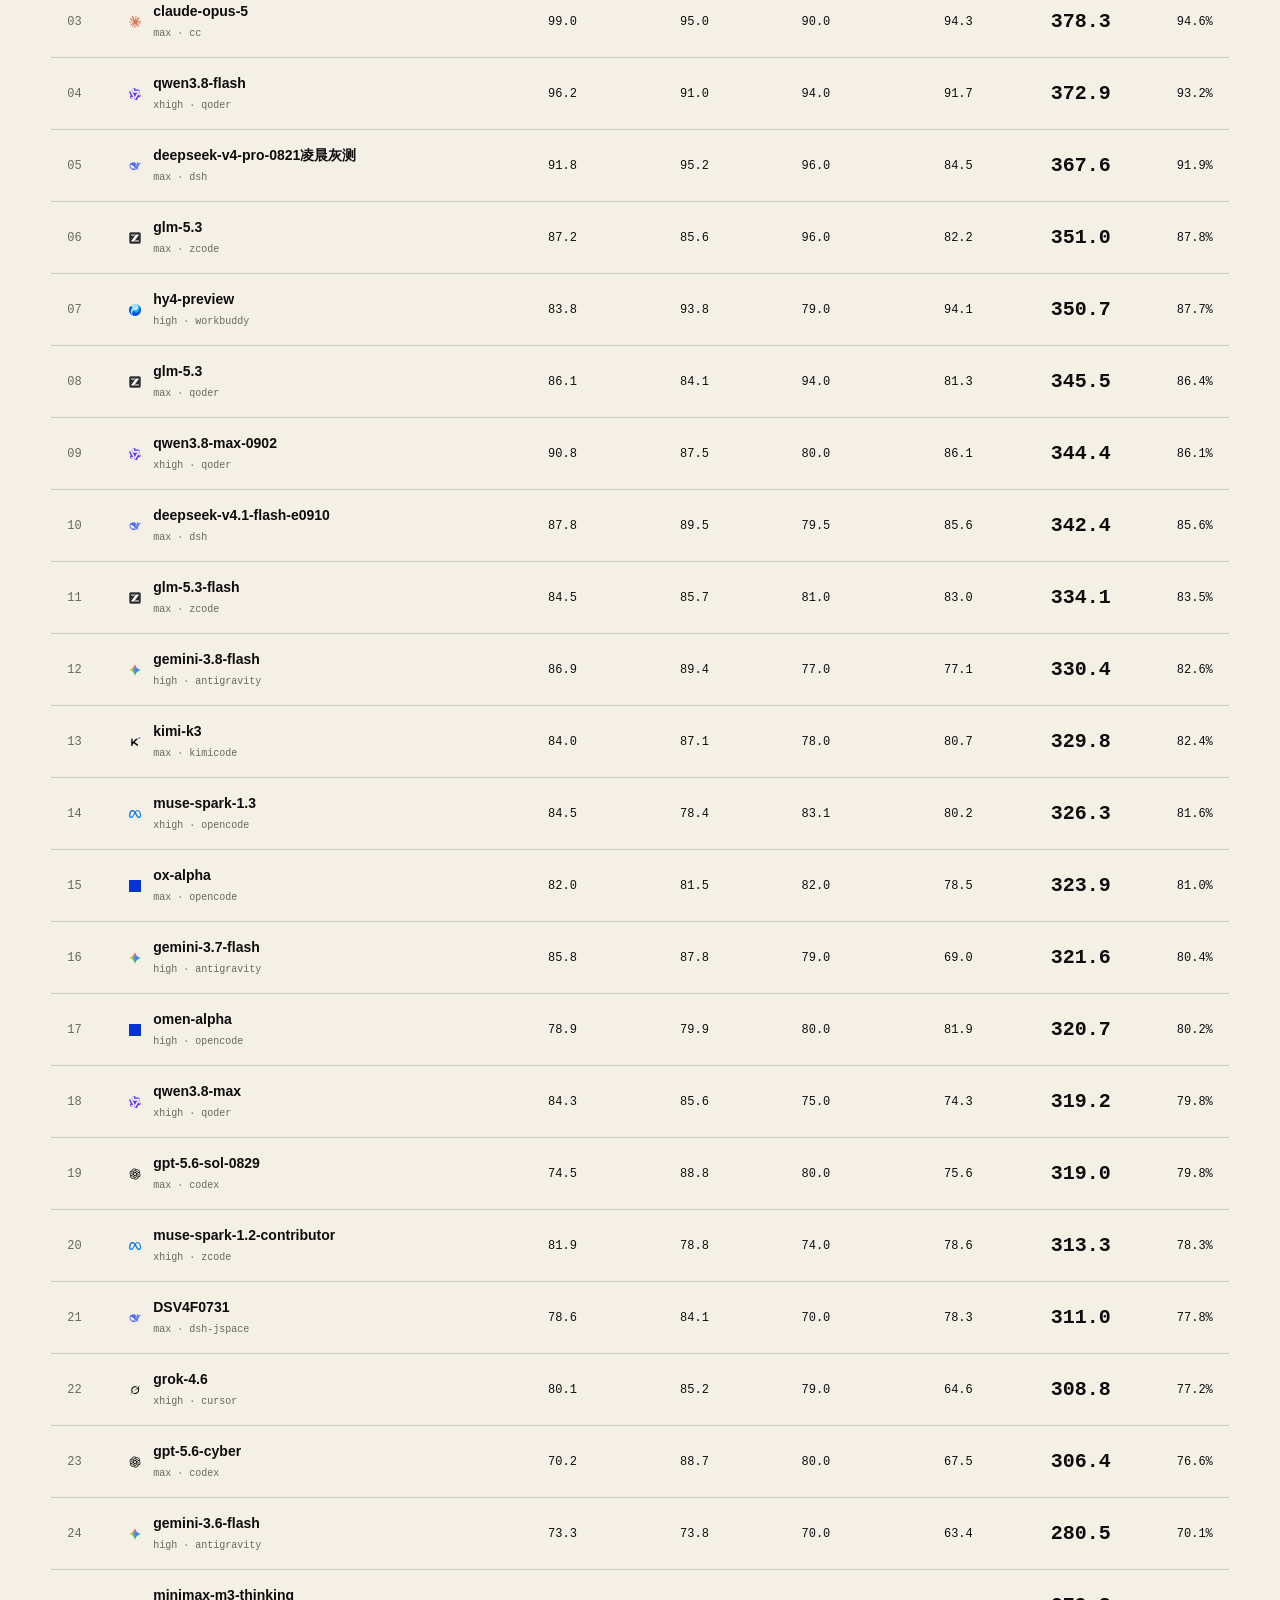
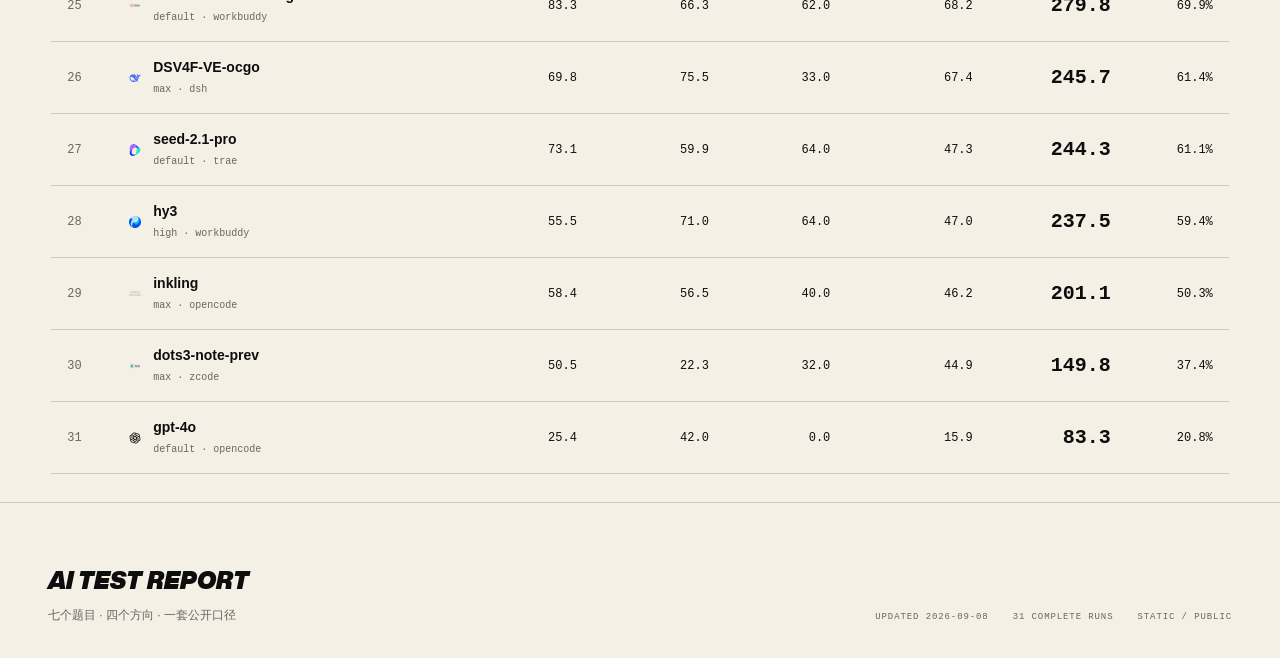
==== commit e0a4db0c: "优化榜单网页视觉与移动端布局，同步最新测评数据" ====
--- a/board-01.html
+++ b/board-01.html
@@ -6,7 +6,8 @@
 <meta name="theme-color" content="#F4F0E6">
 <title>总分榜 · AI 能力专项测试</title>
 <meta name="description" content="四个方向得分直加形成总分，参考 400。所有完整测评按同一套归一口径横向排列。">
-<link rel="stylesheet" href="assets/style.css?v=20260903-2">
+<link rel="stylesheet" href="assets/style.css?v=20260909-1">
+<link rel="icon" href="assets/favicon.svg" type="image/svg+xml">
 </head>
 <body class="board-page">
 <div class="blueprint-lines" aria-hidden="true"><i></i><i></i><i></i><i></i><i></i></div>
@@ -14,7 +15,7 @@
 <span class="reg-cross cross-tr" aria-hidden="true"></span>
 <header class="site-nav">
   <a class="nav-brand" href="index.html"><i></i><span>AI 能力专项测试<small>CAPABILITY BENCHMARK</small></span></a>
-  <nav><a href="index.html"><span>INDEX</span><b>首页</b></a><a href="board-01.html" aria-current="page"><span>TOTAL</span><b>总榜</b></a><a href="board-04.html"><span>DIRECTIONS</span><b>方向</b></a><a href="board-02.html"><span>TASKS</span><b>题目</b></a><a href="board-03.html"><span>POINTS</span><b>检查点</b></a></nav>
+  <nav aria-label="主导航"><a href="index.html"><span>INDEX</span><b>首页</b></a><a href="board-01.html" aria-current="page"><span>TOTAL</span><b>总榜</b></a><a href="board-04.html"><span>DIRECTIONS</span><b>方向</b></a><a href="board-02.html"><span>TASKS</span><b>题目</b></a><a href="board-03.html"><span>POINTS</span><b>检查点</b></a></nav>
 </header>
 <aside class="site-notice" data-notice="notice-002" aria-label="全站公告">
   <span class="notice-index"><b>公告</b>NOTICE // 002</span>
@@ -24,7 +25,7 @@
 
 <main>
   <section class="inner-hero board-hero">
-    <div class="report-meta reveal"><div><span>// BOARD</span><b>01 / 04</b></div><div><span>// RUNS</span><b>26</b></div><div><span>// UPDATED</span><b>2026-09-03</b></div></div>
+    <div class="report-meta reveal"><div><span>// BOARD</span><b>01 / 04</b></div><div><span>// RUNS</span><b>31</b></div><div><span>// UPDATED</span><b>2026-09-08</b></div></div>
     <div class="inner-kicker">FINAL STANDINGS</div>
     <h1 class="inner-title reveal delay-1"><span>总分榜</span></h1>
     
@@ -39,8 +40,8 @@
 
 <footer class="site-foot">
   <div><strong>AI TEST REPORT</strong><span>七个题目 · 四个方向 · 一套公开口径</span></div>
-  <div class="foot-meta"><span>UPDATED 2026-09-03</span><span>26 COMPLETE RUNS</span><span>STATIC / PUBLIC</span></div>
+  <div class="foot-meta"><span>UPDATED 2026-09-08</span><span>31 COMPLETE RUNS</span><span>STATIC / PUBLIC</span></div>
 </footer>
-<script src="assets/app.js?v=20260903-2" defer></script>
+<script src="assets/app.js?v=20260909-1" defer></script>
 </body>
 </html>
--- a/assets/style.css
+++ b/assets/style.css
@@ -713,3 +713,187 @@
   .band-in { clip-path: none; }
   .drop { opacity: 1; transform: none; }
 }
+
+/* Web reading scale: retain the card typography, use intrinsic page flow. */
+:root { --muted: #68665f; --gutter: clamp(20px, 4vw, 64px); }
+html { scroll-padding-top: 90px; }
+body { line-height: 1.5; }
+.blueprint-lines { opacity: .55; }
+.reg-cross { display: none; }
+.site-nav { height: 68px; }
+.nav-brand { padding-inline: var(--gutter); }
+.site-nav nav a { min-width: 96px; }
+.site-notice { padding: 12px var(--gutter); min-height: 60px; grid-template-columns: auto minmax(0, 1fr) auto; gap: 24px; background: var(--paper-2); color: var(--ink); border-bottom: 1px solid var(--line); }
+.notice-index b { background: var(--accent); color: white; }
+.site-notice p { flex-wrap: wrap; gap: 4px 18px; }
+.site-notice p strong { font-size: 14px; }
+.site-notice p span { font-size: 11px; opacity: 1; color: var(--muted); }
+.notice-close { width: 44px; height: 44px; border: 0; color: var(--muted); }
+.notice-close:hover { background: var(--ink); color: white; }
+.home-hero, .inner-hero { height: auto; min-height: 0; max-height: none; overflow: visible; padding: 32px var(--gutter) 0; }
+.report-meta, .inner-hero .report-meta { position: static; font-size: 11px; line-height: 1.8; }
+.report-meta div { grid-template-columns: 100px auto; }
+.subject-lock { top: 32px; right: var(--gutter); width: 180px; height: 92px; font-size: 11px; border-width: 2px; }
+.hero-title, .inner-title { position: static; margin: 44px 0 36px; line-height: 1; }
+.hero-title span { font-size: clamp(96px, 12vw, 180px); line-height: .85; }
+.hero-title span + span { margin-top: 16px; font-size: clamp(40px, 7.6vw, 112px); line-height: 1.15; white-space: normal; }
+.hero-band, .inner-band { position: static; margin: 0 calc(-1 * var(--gutter)); min-height: 0; padding: 26px var(--gutter); gap: 24px; }
+.hero-band strong { font-size: clamp(24px, 3vw, 44px); line-height: 1.25; }
+.hero-band p { margin-top: 8px; font-size: 12px; letter-spacing: .03em; }
+.hero-band a { padding: 14px 22px; min-height: 48px; }
+.hero-folio, .inner-folio { position: static; padding: 12px 0; text-align: right; font-size: 9px; }
+.inner-hero { display: flex; flex-wrap: wrap; align-items: flex-start; column-gap: 24px; }
+.inner-kicker { position: static; margin-left: auto; font-size: 10px; padding-top: 3px; }
+.inner-title { flex-basis: 100%; margin: 30px 0 26px; }
+.inner-title span, .inner-title span + span { font-size: clamp(48px, 7vw, 100px); line-height: 1.15; white-space: normal; }
+.prompt-download { position: static; margin: 0 0 24px; padding: 12px 16px; }
+.inner-band { flex-basis: calc(100% + 2 * var(--gutter)); background: transparent; color: var(--ink); border-top: 1px solid var(--line); border-bottom: 3px solid var(--accent); padding-block: 20px; }
+.inner-band strong { max-width: 850px; font-size: 16px; font-weight: 400; font-style: normal; line-height: 1.8; }
+.inner-band > div { flex-shrink: 0; }
+.inner-band span { border-color: var(--line); font-size: 10px; color: var(--muted); }
+.inner-folio { width: 100%; }
+.report-section { width: min(1360px, calc(100% - 2 * var(--gutter))); padding: 56px 0 28px; }
+.section-head { min-height: 0; margin-bottom: 24px; padding-bottom: 22px; }
+.section-head h2 { font-size: clamp(32px, 3.5vw, 52px); line-height: 1.2; }
+.section-head p { font-size: 12px; }
+.preview-row { min-height: 108px; grid-template-columns: 70px minmax(0, 1fr) auto 90px; gap: 24px; }
+.preview-model { min-width: 0; grid-template-columns: 16px minmax(0, 1fr); gap: 10px 12px; }
+.preview-model b { font-size: clamp(18px, 2vw, 28px); line-height: 1.3; overflow-wrap: anywhere; }
+.preview-model small { margin-top: 0; font-size: 10px; letter-spacing: .02em; }
+.preview-score { font-size: clamp(40px, 4.5vw, 68px); line-height: 1; white-space: nowrap; }
+.preview-pct { font-size: 14px; }
+.direction-card { min-height: 310px; padding: 24px; }
+.direction-card h3 { margin-top: 26px; font-size: 28px; }
+.direction-card > strong { margin-top: 20px; font-size: 68px; line-height: 1; }
+.direction-card:hover em, .direction-card:hover small { color: #bbb; }
+.method-band { margin-top: 56px; padding: 40px var(--gutter); }
+.method-band strong { font-size: clamp(24px, 2.5vw, 36px); line-height: 1.5; }
+.content-head { min-height: 0; grid-template-columns: 100px minmax(0, 1fr) auto; gap: 24px; margin-bottom: 24px; }
+.content-head h2 { font-size: 36px; line-height: 1.2; }
+.content-head p { font-size: 12px; line-height: 1.8; }
+.vendor-filter-head { min-height: 76px; }
+.vendor-filter-head strong { font-size: 18px; }
+.vendor-filter-head small, .vendor-option small { font-size: 11px; }
+.vendor-filter-actions button { min-height: 44px; }
+.vendor-option span { font-size: 12px; }
+.podium-card > div { height: auto; min-height: 82px; overflow: visible; }
+.podium-card > strong { font-size: clamp(60px, 6.5vw, 100px); line-height: 1; }
+.model-cell { min-width: 0; }
+.model-cell b { white-space: normal; overflow-wrap: anywhere; line-height: 1.4; }
+.model-cell small { font-size: 10px; letter-spacing: 0; overflow-wrap: anywhere; }
+.report-table .model-cell { min-width: 180px; }
+.report-table th { font-size: 10px; }
+.table-hint { display: none; }
+.report-tabs button { min-height: 78px; }
+.task-board-head h3, .direction-board-head h3, .checkpoint-task-head h3 { line-height: 1.3; }
+.task-board-head > div:last-child b { line-height: 1; }
+.checkpoint-card { min-width: 0; }
+.checkpoint-card header { grid-template-columns: 48px minmax(0, 1fr) auto; gap: 10px; }
+.checkpoint-card header h3 { font-size: 18px; line-height: 1.5; overflow-wrap: anywhere; }
+.checkpoint-card li { grid-template-columns: 26px minmax(0, 1fr) 52px; padding-block: 12px; }
+.checkpoint-card li > div b { overflow-wrap: anywhere; min-width: 0; line-height: 1.5; }
+.direction-row { grid-template-columns: 48px minmax(0, 1fr) 120px 80px; }
+.direction-row > strong { line-height: 1.2; }
+.filter-empty button { margin-top: 18px; padding: 10px 18px; min-height: 44px; background: var(--ink); color: white; border: 0; cursor: pointer; }
+@media (max-width: 1100px) {
+  .podium-card > div { min-height: 0; }
+  .podium-card > strong { font-size: 64px; }
+}
+@media (max-width: 760px) {
+  :root { --gutter: 20px; }
+  html { scroll-padding-top: 70px; }
+  .site-nav { height: auto; position: relative; }
+  .nav-brand { height: 60px; }
+  .site-nav nav a { min-width: 0; flex: 1 1 0; padding: 10px 2px; align-items: center; }
+  .site-nav nav a span { font-size: 8px; letter-spacing: 0; }
+  .site-nav nav a b { font-size: 13px; }
+  .site-notice { grid-template-columns: minmax(0, 1fr) 44px; gap: 4px 8px; padding-block: 10px; }
+  .notice-index { font-size: 9px; }
+  .site-notice p strong { font-size: 13px; }
+  .notice-close { width: 44px; height: 44px; }
+  .home-hero, .inner-hero { padding-top: 24px; }
+  .report-meta { font-size: 10px; }
+  .report-meta div { grid-template-columns: 86px minmax(0, 1fr); }
+  .report-meta div:nth-child(3) { display: grid; }
+  .hero-title { margin: 32px 0 28px; }
+  .hero-title span { font-size: clamp(84px, 25vw, 140px); }
+  .hero-title span + span { font-size: clamp(32px, 7.8vw, 58px); letter-spacing: -.04em; margin-top: 14px; }
+  .hero-band { padding-block: 22px; gap: 18px; align-items: stretch; }
+  .hero-band strong { font-size: clamp(22px, 5.8vw, 36px); }
+  .hero-band p { font-size: 11px; }
+  .hero-band a { align-self: flex-start; font-size: 12px; padding: 12px 18px; }
+  .inner-kicker { display: none; }
+  .inner-title { margin: 24px 0; }
+  .inner-title span { font-size: clamp(44px, 12vw, 72px); }
+  .inner-band { gap: 12px; padding-block: 16px; }
+  .inner-band strong { font-size: 14px; }
+  .inner-band > div { display: none; }
+  .prompt-download { margin-bottom: 20px; }
+  .report-section { padding-top: 36px; }
+  .section-head { flex-direction: row; align-items: flex-end; gap: 16px; }
+  .section-head h2 { font-size: 30px; }
+  .section-head p { text-align: right; font-size: 10px; flex-shrink: 0; }
+  .section-head span { font-size: 10px; }
+  .preview-row { min-height: 108px; grid-template-columns: 30px minmax(0, 1fr) auto; gap: 10px; padding-block: 18px; }
+  .preview-rank { font-size: 10px; letter-spacing: 0; }
+  .preview-model { grid-template-columns: 12px minmax(0, 1fr); gap: 8px; }
+  .preview-model b { font-size: 15px; }
+  .preview-score { font-size: 34px; }
+  .preview-model small { font-size: 9px; }
+  .direction-grid { grid-template-columns: repeat(2, minmax(0, 1fr)); }
+  .direction-card { min-height: 270px; padding: 18px 14px; }
+  .direction-card h3 { font-size: 25px; }
+  .direction-card em { font-size: 9px; letter-spacing: .04em; }
+  .direction-card > strong { font-size: 48px; }
+  .direction-leader { gap: 8px; }
+  .direction-leader b { font-size: 11px; white-space: normal; overflow-wrap: anywhere; }
+  .direction-arrow { right: 14px; top: 12px; }
+  .content-head { grid-template-columns: 1fr; gap: 8px; }
+  .content-head h2 { font-size: 30px; }
+  .vendor-filter-head { gap: 14px; }
+  .vendor-filter-head > div:first-child { grid-template-columns: 1fr; gap: 4px; }
+  .vendor-option { min-height: 48px; }
+  .podium-card > strong { font-size: 64px; }
+  .podium-card > div b { line-height: 1.3; font-size: 20px; }
+  .podium-card > div small { font-size: 10px; margin-top: 0; }
+  .table-hint { display: block; margin-top: 28px; padding-bottom: 10px; font-size: 11px; color: var(--muted); }
+  .table-hint + .table-shell { margin-top: 0; }
+  .report-table { min-width: 780px; }
+  .report-table th, .report-table td { padding-inline: 12px; }
+  .report-table th:first-child, .report-table td:first-child { display: none; }
+  .report-table th:nth-child(2), .report-table td:nth-child(2) { position: sticky; left: 0; z-index: 1; background: var(--paper); border-right: 1px solid var(--line); width: 150px; min-width: 150px; max-width: 150px; }
+  .report-table .model-cell { min-width: 0; width: 126px; gap: 7px; }
+  .report-table .model-cell b { font-size: 12px; }
+  .report-table .model-cell small { font-size: 9px; }
+  .mobile-rank { color: var(--accent); font: 10px var(--mono); margin-bottom: 5px; display: block; }
+  .report-tabs { grid-template-columns: repeat(2, minmax(0, 1fr)); }
+  .report-tabs button { min-height: 54px; flex-direction: row; align-items: center; justify-content: flex-start; gap: 10px; padding: 12px; }
+  .report-tabs button b { font-size: 13px; }
+  .report-tabs button:last-child { grid-column: 1 / -1; }
+  .direction-tabs button { min-height: 84px; padding: 14px; grid-template-columns: 26px minmax(0, 1fr); }
+  .direction-tabs button small { font-size: 9px; }
+  .direction-row { grid-template-columns: 24px minmax(0, 1fr) 72px; gap: 10px; min-height: 96px; padding-block: 16px; }
+  .direction-row > strong { font-size: 32px; }
+  .direction-row .model-cell { gap: 8px; }
+  .direction-row .model-cell b { font-size: 13px; }
+  .checkpoint-card { padding: 18px 14px; }
+  .checkpoint-card header { grid-template-columns: 40px minmax(0, 1fr); }
+  .checkpoint-card header b { grid-column: 2; }
+  .checkpoint-card li { gap: 8px; }
+  .site-foot { padding-inline: var(--gutter); gap: 24px; }
+}
+@media (min-width: 761px) { .mobile-rank { display: none; } }
+@media (hover: none) {
+  .preview-row:hover { padding-left: 0; }
+  .direction-card:hover { background: transparent; color: var(--ink); }
+  .direction-card:hover .direction-index, .direction-card:hover em, .direction-card:hover small { color: var(--muted); }
+}
+
+.content-head > span { white-space: nowrap; font-size: 10px; letter-spacing: .06em; }
+.podium-card > span { white-space: nowrap; font-size: 10px; letter-spacing: 0; }
+.checkpoint-card li { align-items: start; }
+.checkpoint-card li > span, .checkpoint-card li > strong { padding-top: 4px; }
+.checkpoint-model { padding-block: 5px; }
+.checkpoint-card .model-cell b { font-size: 12px; }
+.checkpoint-card .model-cell small { font-size: 9px; }
+.tied-models summary { min-height: 44px; padding-block: 12px; color: var(--accent); cursor: pointer; font-size: 11px; }
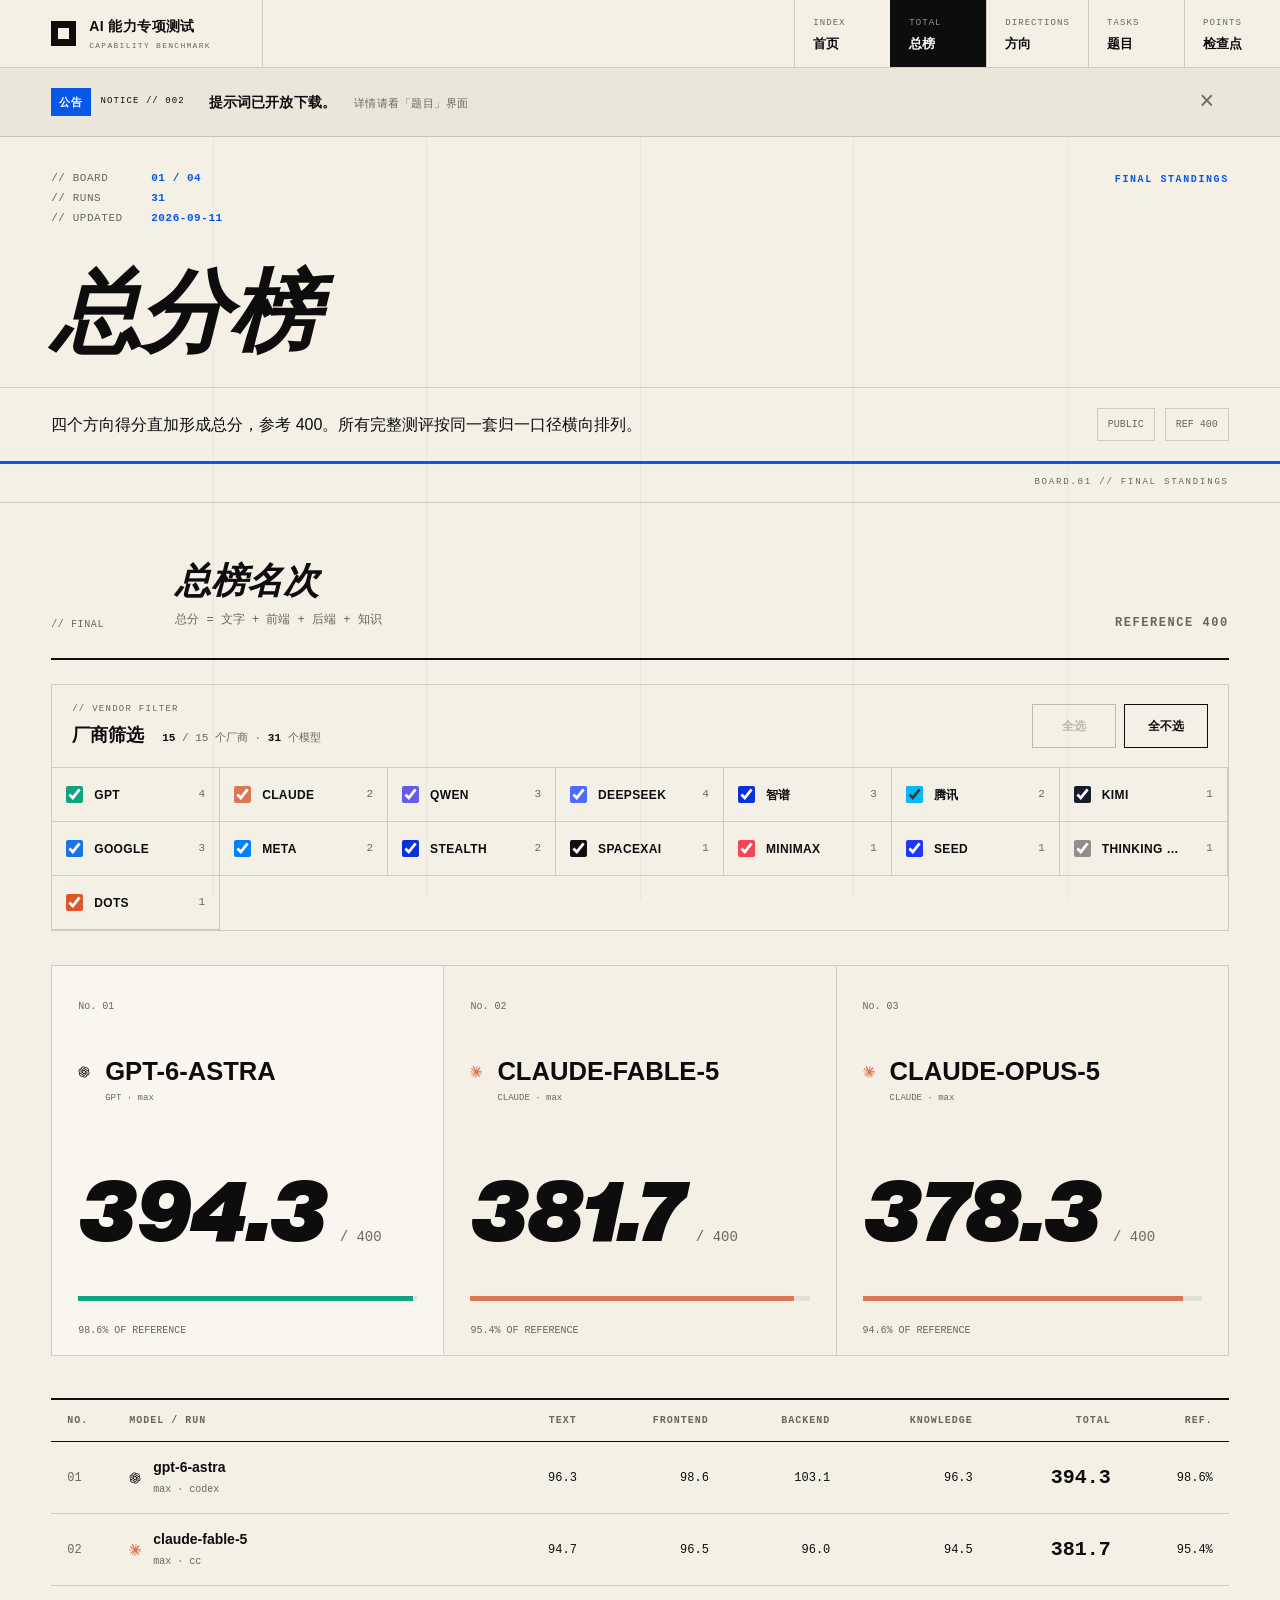
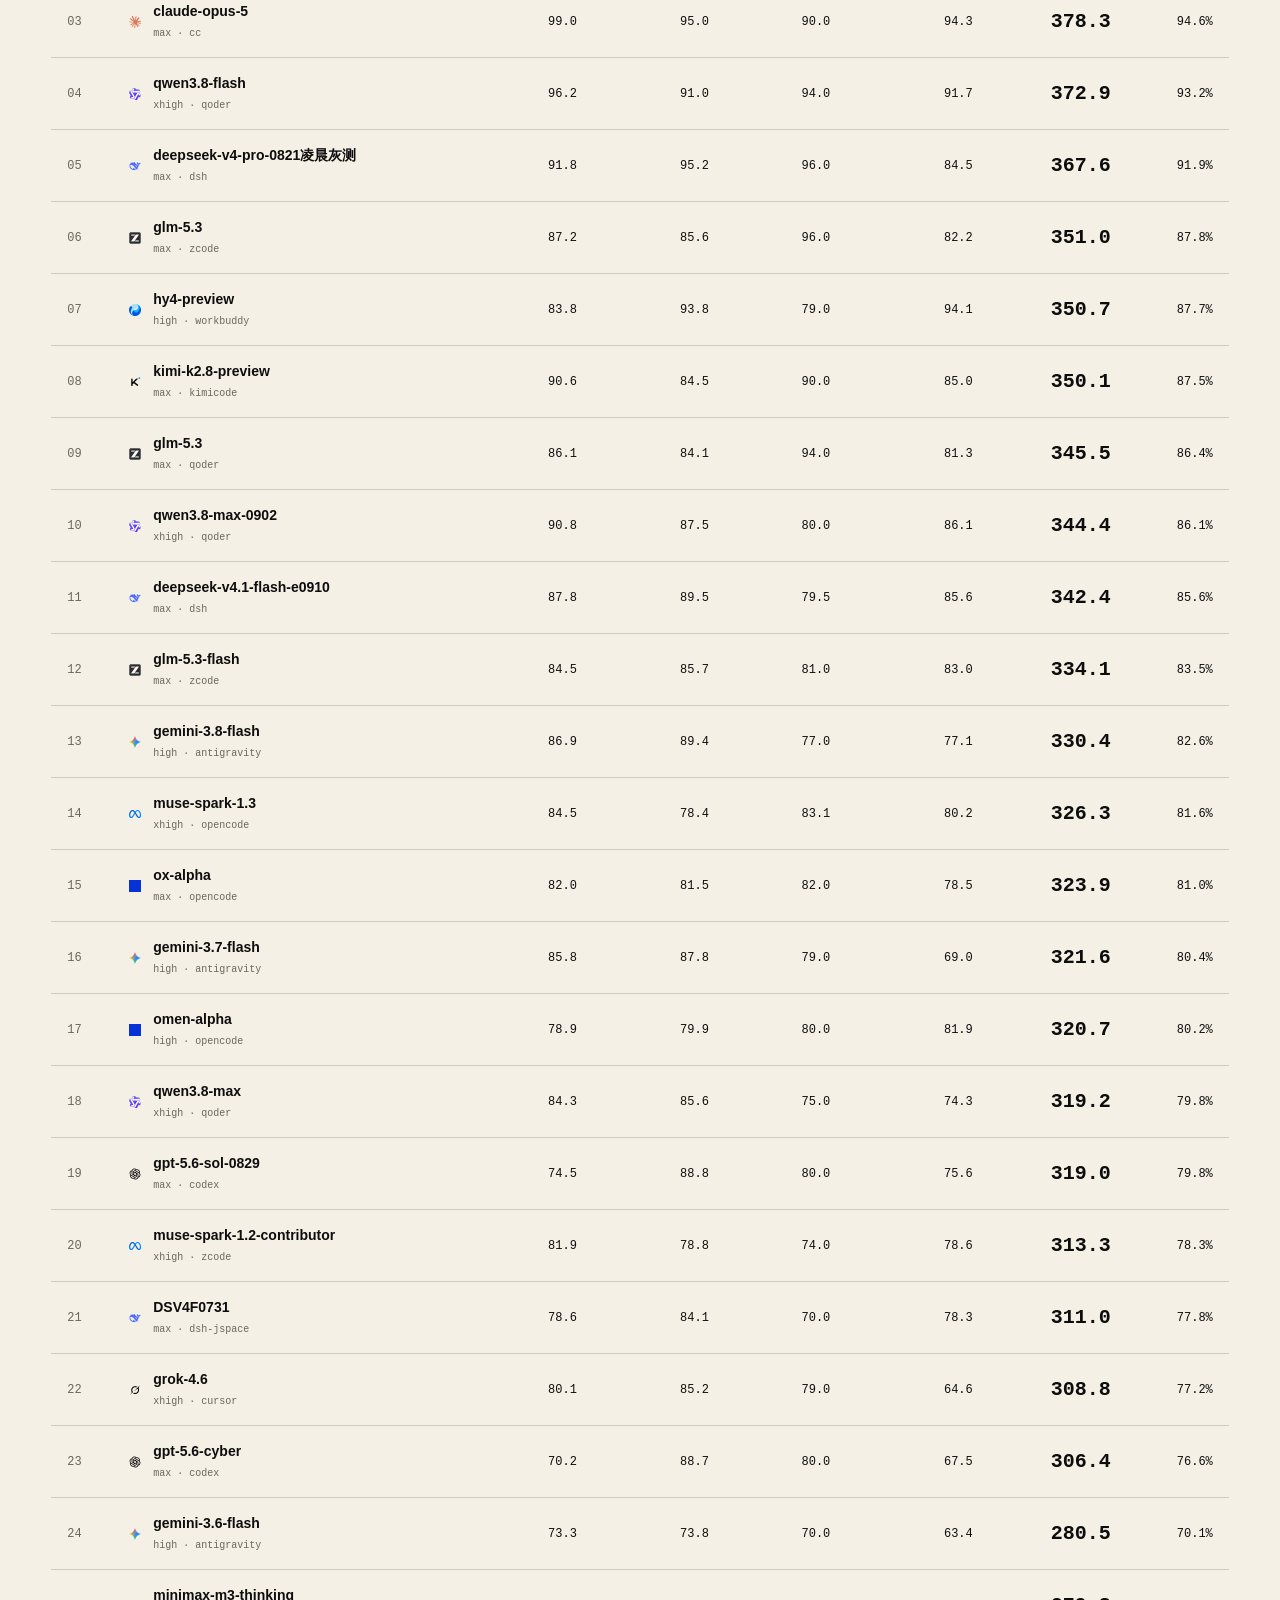
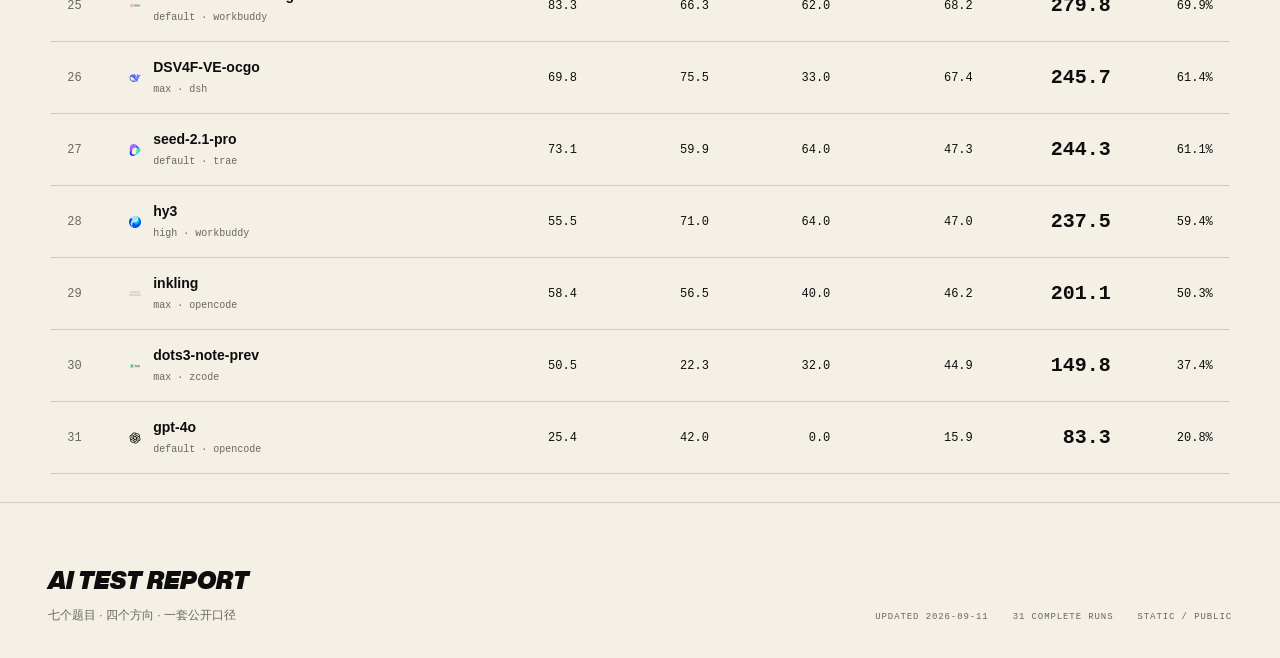
==== commit b00e7337: "同步最新榜单：kimi-k3 暂停参与排名，kimi-k2.8-preview 首次上榜（350.09 第8，N=31）" ====
--- a/board-01.html
+++ b/board-01.html
@@ -6,7 +6,7 @@
 <meta name="theme-color" content="#F4F0E6">
 <title>总分榜 · AI 能力专项测试</title>
 <meta name="description" content="四个方向得分直加形成总分，参考 400。所有完整测评按同一套归一口径横向排列。">
-<link rel="stylesheet" href="assets/style.css?v=20260909-1">
+<link rel="stylesheet" href="assets/style.css?v=20260911-1">
 <link rel="icon" href="assets/favicon.svg" type="image/svg+xml">
 </head>
 <body class="board-page">
@@ -25,7 +25,7 @@
 
 <main>
   <section class="inner-hero board-hero">
-    <div class="report-meta reveal"><div><span>// BOARD</span><b>01 / 04</b></div><div><span>// RUNS</span><b>31</b></div><div><span>// UPDATED</span><b>2026-09-08</b></div></div>
+    <div class="report-meta reveal"><div><span>// BOARD</span><b>01 / 04</b></div><div><span>// RUNS</span><b>31</b></div><div><span>// UPDATED</span><b>2026-09-11</b></div></div>
     <div class="inner-kicker">FINAL STANDINGS</div>
     <h1 class="inner-title reveal delay-1"><span>总分榜</span></h1>
     
@@ -40,8 +40,8 @@
 
 <footer class="site-foot">
   <div><strong>AI TEST REPORT</strong><span>七个题目 · 四个方向 · 一套公开口径</span></div>
-  <div class="foot-meta"><span>UPDATED 2026-09-08</span><span>31 COMPLETE RUNS</span><span>STATIC / PUBLIC</span></div>
+  <div class="foot-meta"><span>UPDATED 2026-09-11</span><span>31 COMPLETE RUNS</span><span>STATIC / PUBLIC</span></div>
 </footer>
-<script src="assets/app.js?v=20260909-1" defer></script>
+<script src="assets/app.js?v=20260911-1" defer></script>
 </body>
 </html>
--- a/assets/style.css
+++ b/assets/style.css
@@ -544,7 +544,7 @@
 .result-rank { font-family: var(--mono); color: var(--muted); }
 .direction-row { position: relative; min-height: 94px; display: grid; grid-template-columns: 60px minmax(250px, 1fr) 120px 90px; align-items: center; gap: 22px; border-bottom: 1px solid var(--line); overflow: hidden; }
 .direction-row > strong { font-family: var(--display); font-style: italic; font-size: 50px; text-align: right; }
-.direction-row > span:nth-of-type(2) { font-family: var(--mono); font-size: 13px; text-align: right; color: var(--muted); }
+.direction-row > .direction-percent { font-family: var(--mono); font-size: 13px; text-align: right; color: var(--muted); }
 .direction-row > i { position: absolute; left: 0; bottom: 0; width: 100%; height: 3px; }
 .direction-row > i i { display: block; width: calc(var(--w) * 100%); height: 100%; background: var(--vendor-bg); transform: scaleX(0); transform-origin: left; transition: transform 1s var(--ease-out); }
 .is-ready .direction-row > i i,
@@ -702,7 +702,7 @@
   .checkpoint-grid { grid-template-columns: 1fr; }
   .direction-row { min-height: 104px; grid-template-columns: 36px 1fr 70px; gap: 10px; }
   .direction-row > strong { font-size: 36px; }
-  .direction-row > span:nth-of-type(2) { display: none; }
+  .direction-row > .direction-percent { display: none; }
   .site-foot { padding: 28px 14px; align-items: flex-start; flex-direction: column; }
   .foot-meta { flex-wrap: wrap; gap: 10px 18px; }
 }
